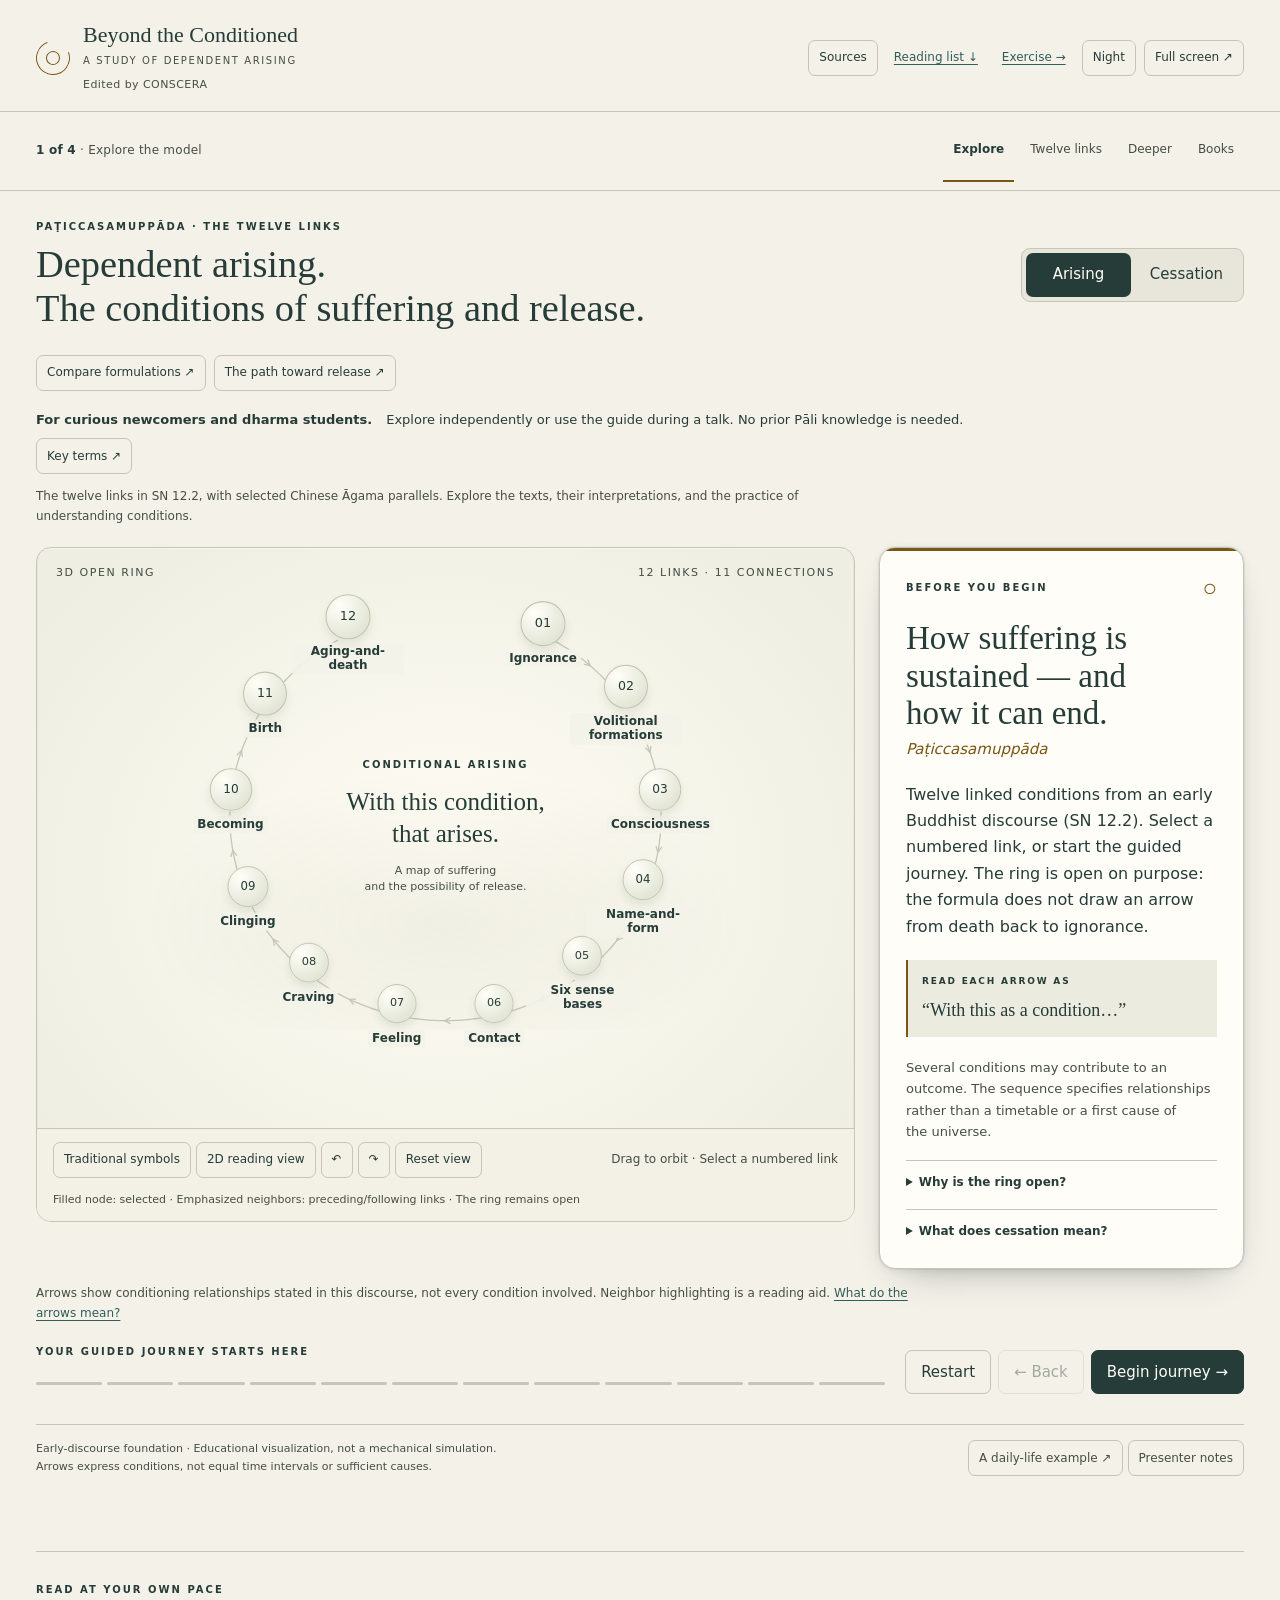
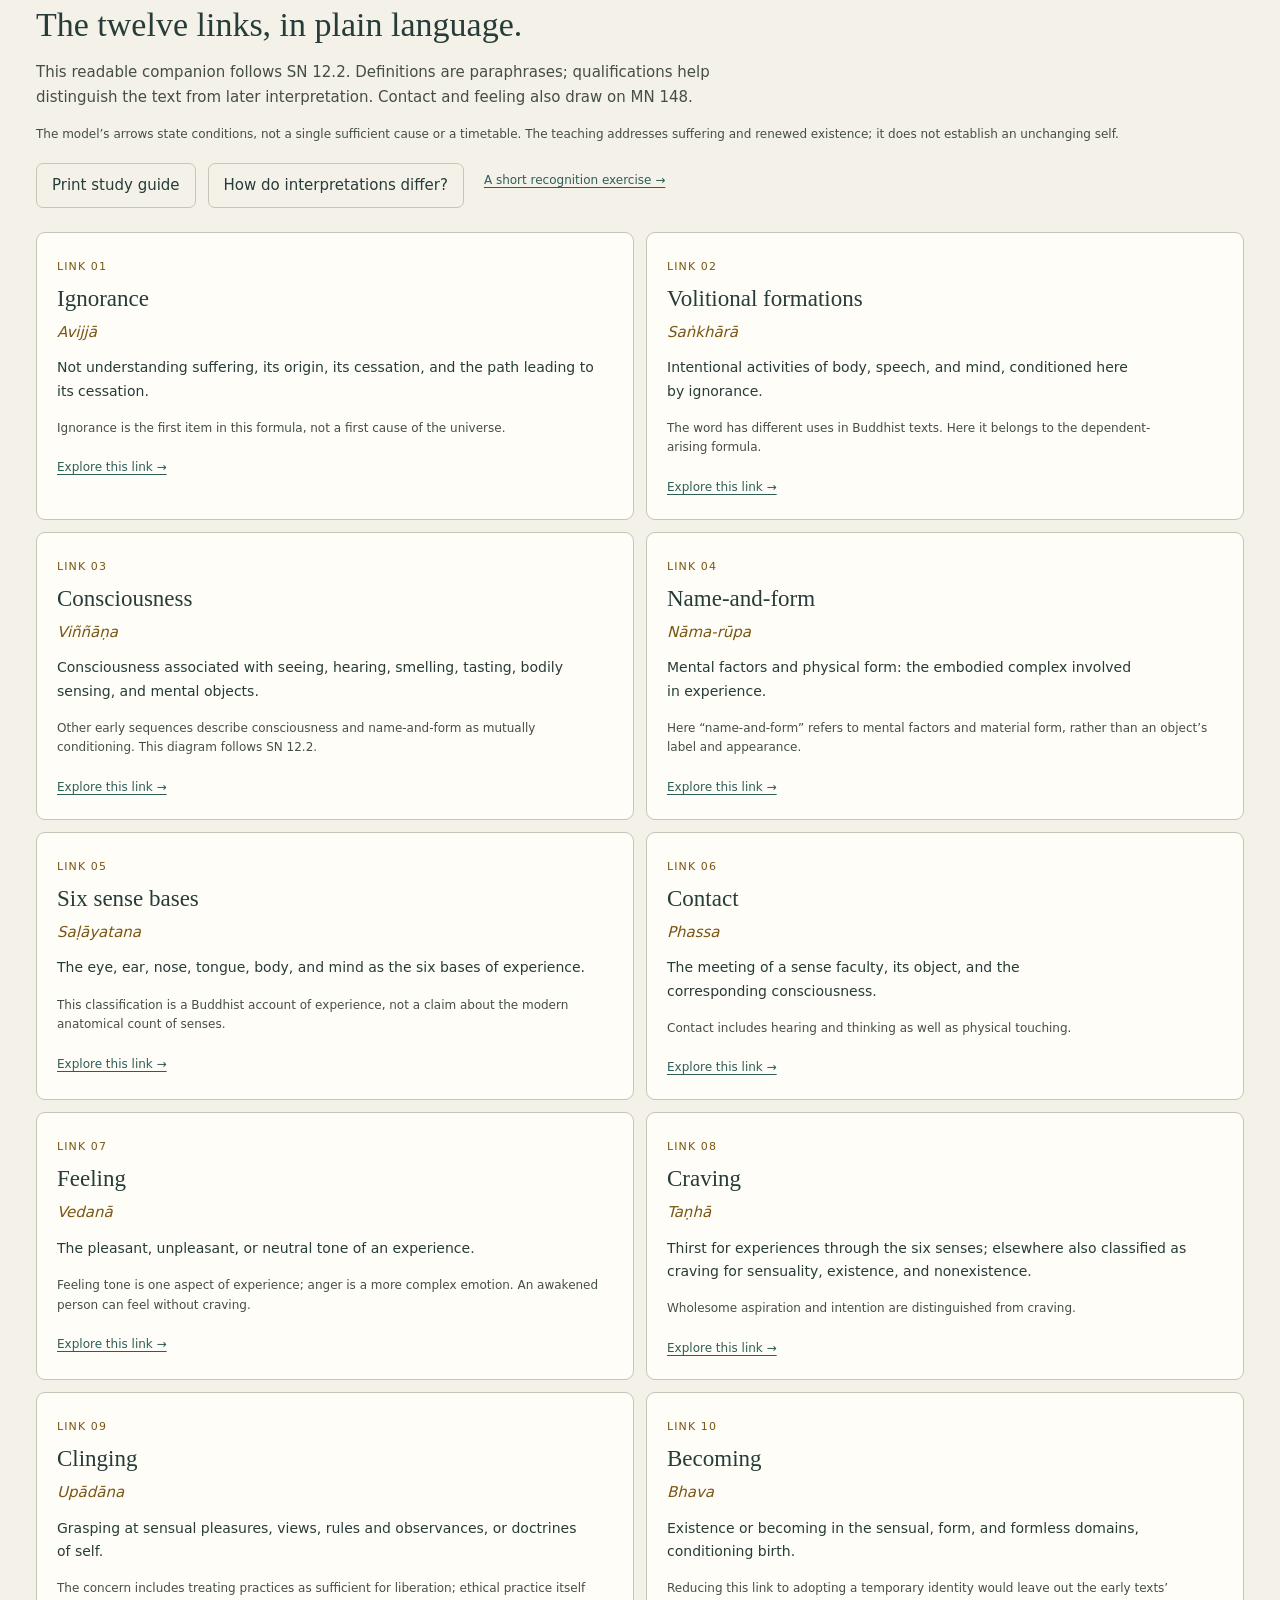
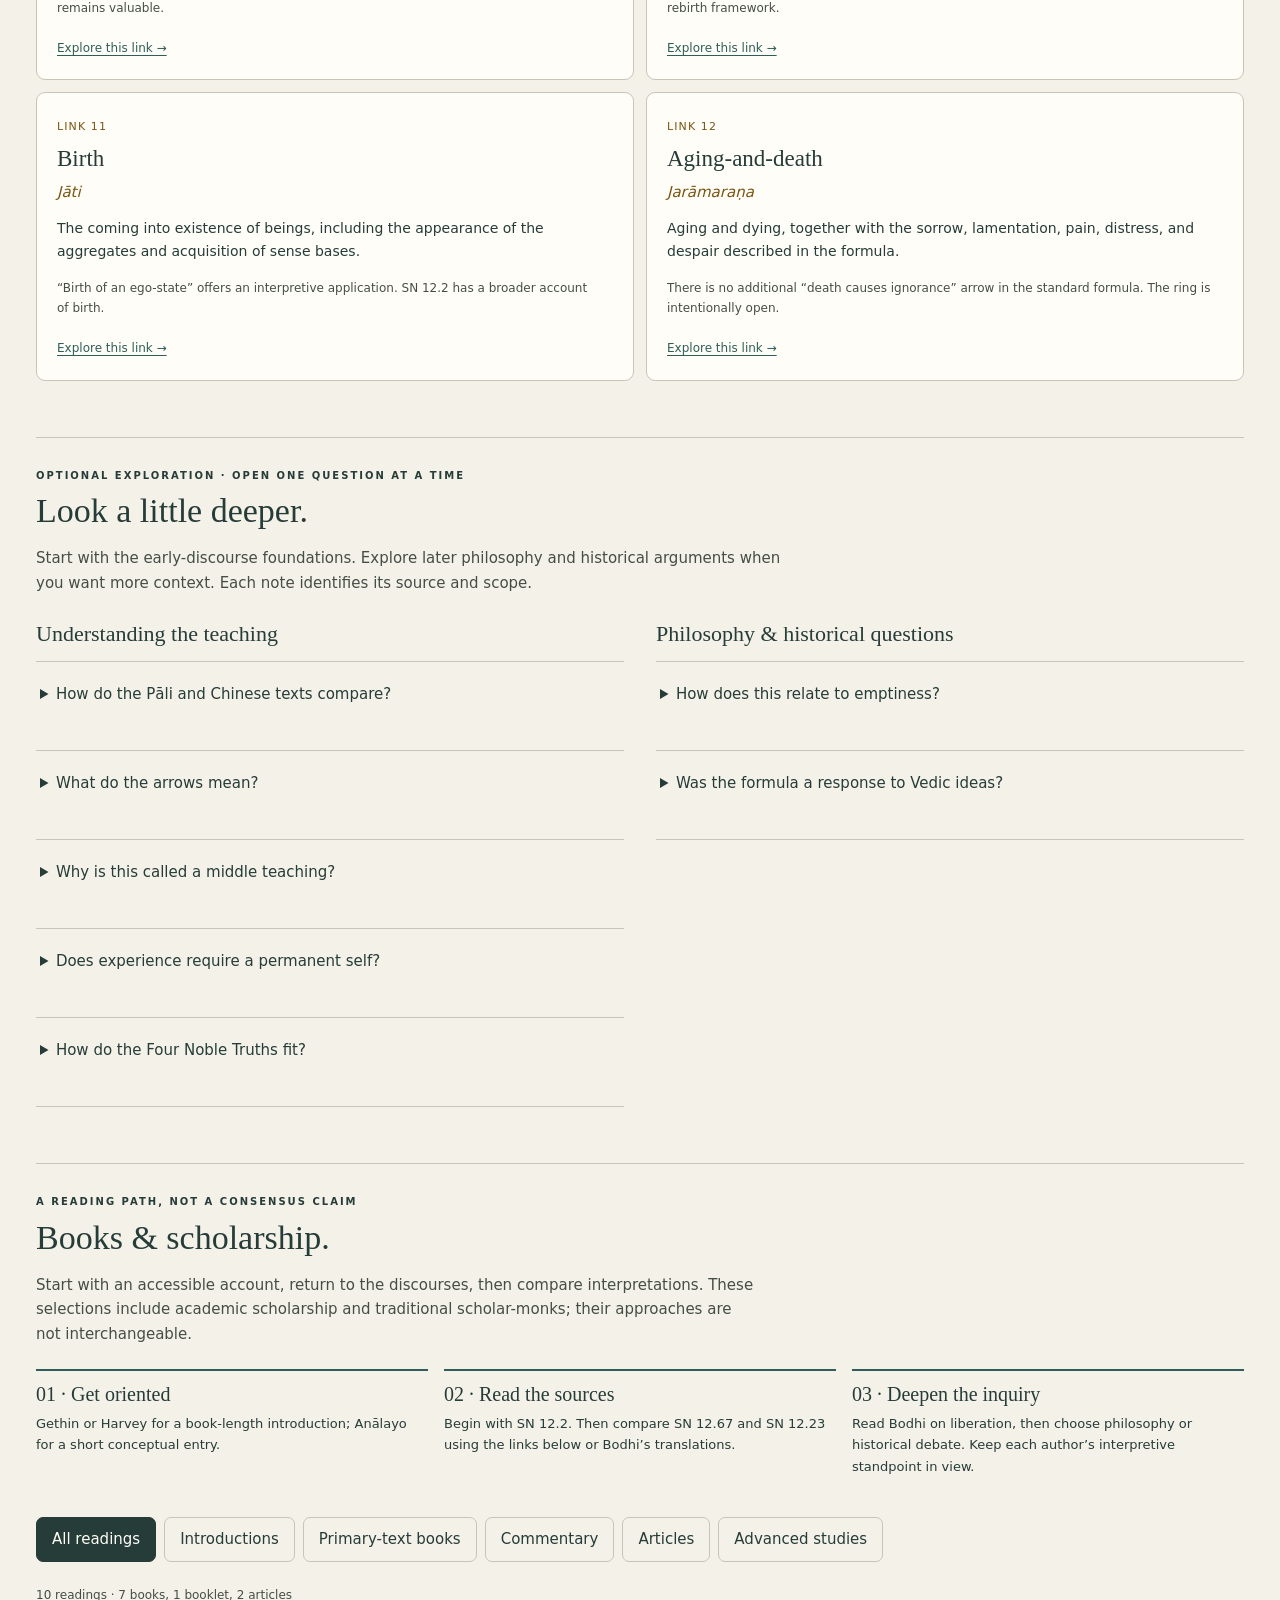
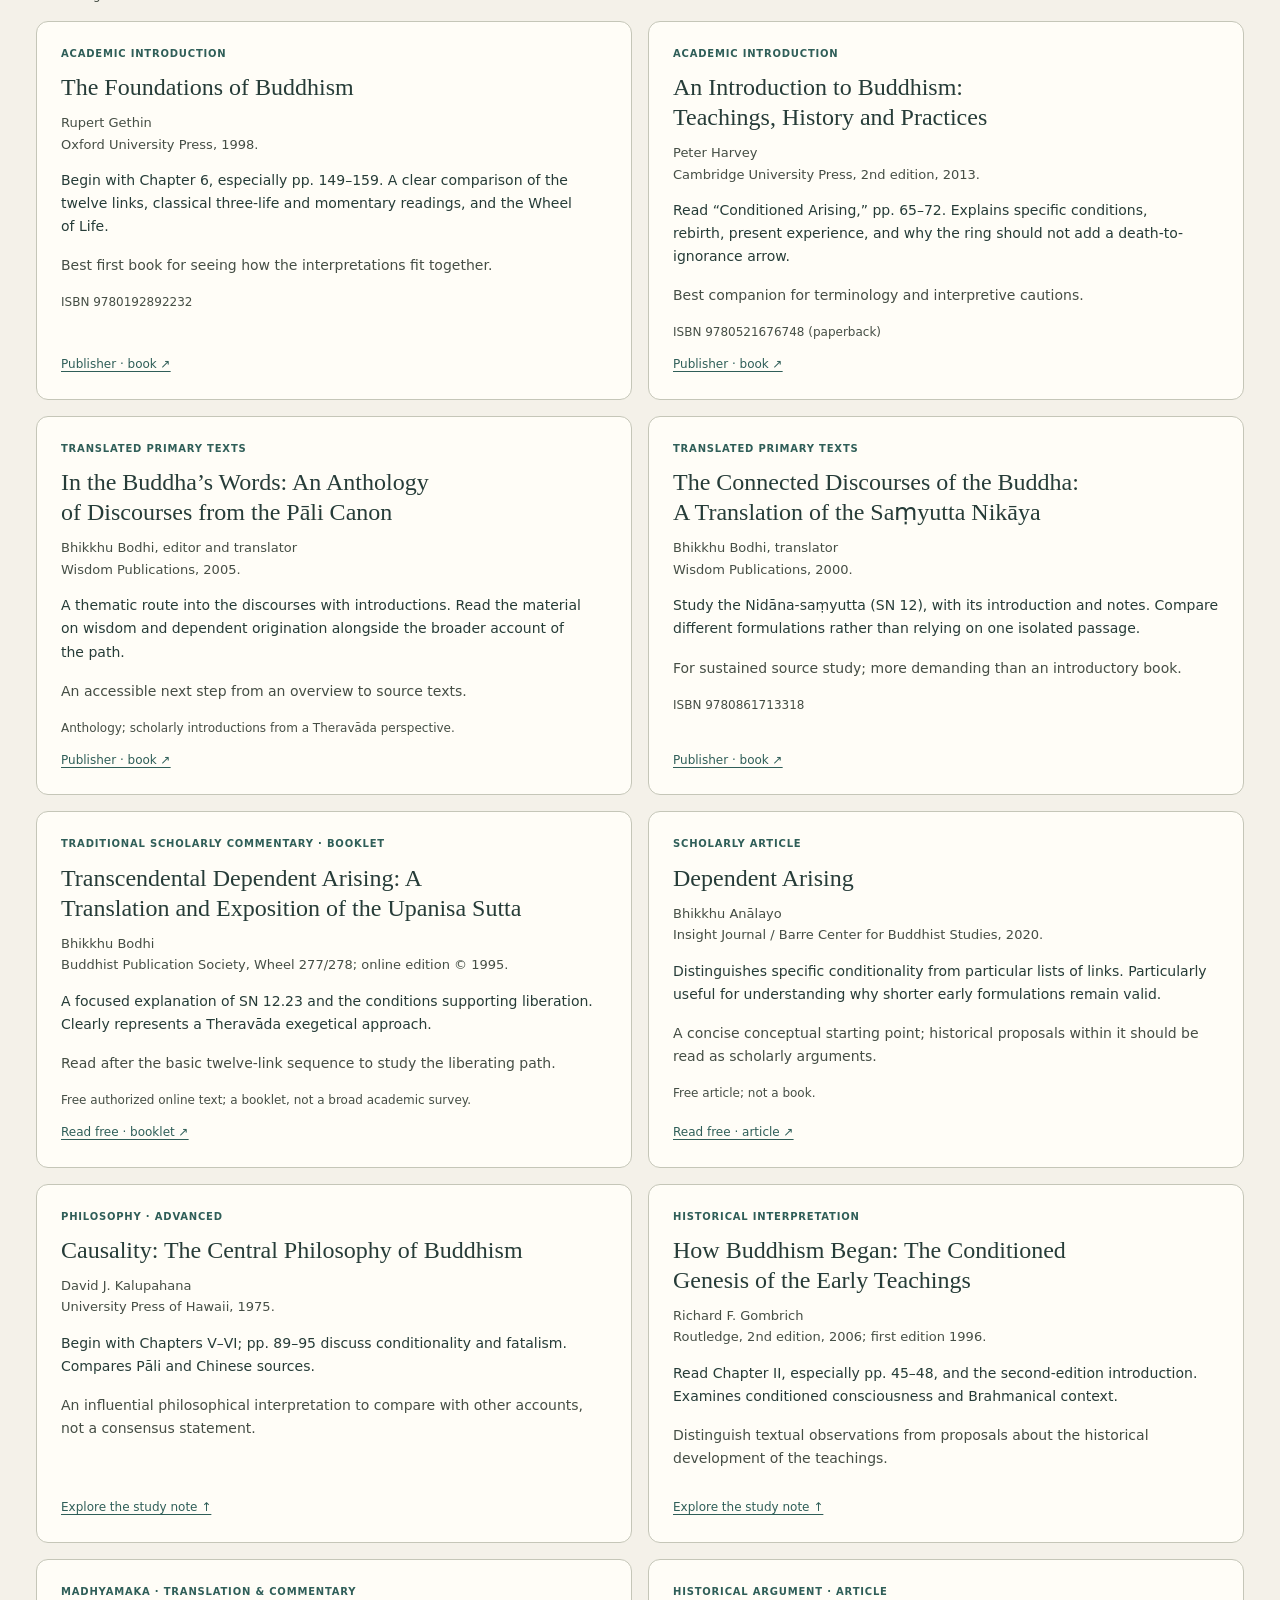
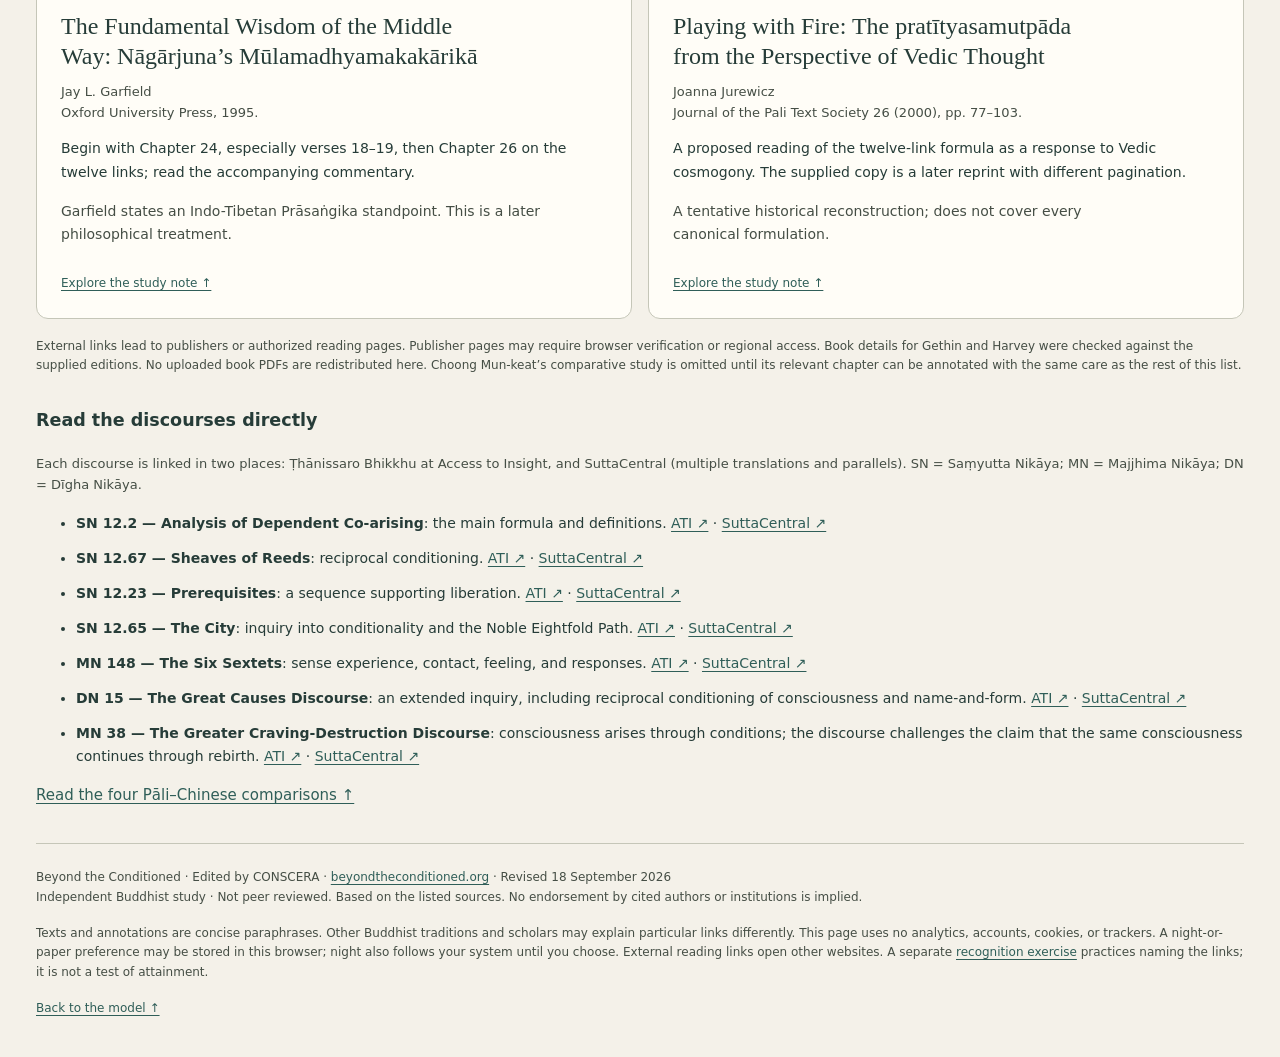
==== index.html @ 71e00ecc "Header: Exercise link" ====
<!DOCTYPE html>
<html lang="en">
<head>
<meta charset="utf-8">
<meta name="viewport" content="width=device-width, initial-scale=1">
<title>Beyond the Conditioned — Dependent Arising</title>
<meta name="description" content="An interactive study of the twelve links. Early discourses, a readable guide, and a scholarly reading list.">
<meta name="theme-color" content="#f4f1e9">
<meta name="color-scheme" content="light dark">
<meta name="robots" content="index, follow">
<link rel="canonical" href="https://beyondtheconditioned.org/">
<link rel="icon" type="image/svg+xml" href="/favicon.svg">
<link rel="icon" type="image/png" sizes="32x32" href="/favicon-32.png">
<link rel="apple-touch-icon" href="/apple-touch-icon.png">
<meta property="og:title" content="Beyond the Conditioned — Dependent Arising">
<meta property="og:description" content="An interactive study of the twelve links. Early discourses, a readable guide, and a scholarly reading list.">
<meta property="og:type" content="website">
<meta property="og:url" content="https://beyondtheconditioned.org/">
<meta property="og:image" content="https://beyondtheconditioned.org/og.jpg?v=20260919c">
<meta property="og:image:width" content="1200">
<meta property="og:image:height" content="630">
<meta property="og:image:alt" content="Beyond the Conditioned — Dependent Arising">
<meta property="og:site_name" content="Beyond the Conditioned">
<meta name="twitter:card" content="summary_large_image">
<meta name="twitter:title" content="Beyond the Conditioned — Dependent Arising">
<meta name="twitter:description" content="An interactive study of the twelve links. Early discourses, a readable guide, and a scholarly reading list.">
<meta name="twitter:image" content="https://beyondtheconditioned.org/og.jpg?v=20260919c">
<script type="application/ld+json">{"@context": "https://schema.org", "@type": ["WebPage", "LearningResource"], "name": "Beyond the Conditioned — Dependent Arising", "headline": "Beyond the Conditioned — Dependent Arising", "description": "An interactive study of the twelve links. Early discourses, a readable guide, and a scholarly reading list.", "url": "https://beyondtheconditioned.org/", "mainEntityOfPage": "https://beyondtheconditioned.org/", "inLanguage": "en", "isAccessibleForFree": true, "learningResourceType": "Interactive resource", "educationalLevel": "Beginner to intermediate", "teaches": "The twelve links of dependent arising (paṭiccasamuppāda) as presented in SN 12.2, with cessation, selected Āgama parallels, and a guided reading list.", "about": {"@type": "Thing", "name": "Dependent arising", "alternateName": ["Paṭiccasamuppāda", "Pratītyasamutpāda", "Twelve nidānas"]}, "audience": {"@type": "EducationalAudience", "educationalRole": "student"}, "author": {"@type": "Person", "name": "CONSCERA"}, "editor": {"@type": "Person", "name": "CONSCERA"}, "publisher": {"@type": "Organization", "name": "Beyond the Conditioned", "url": "https://beyondtheconditioned.org/"}, "isPartOf": {"@type": "WebSite", "name": "Beyond the Conditioned", "url": "https://beyondtheconditioned.org/"}, "dateModified": "2026-09-18", "creativeWorkStatus": "Published", "image": "https://beyondtheconditioned.org/og.jpg?v=20260919c"}</script>
<link rel="stylesheet" href="/styles.css">
<script>(function(){try{var s=localStorage.getItem('btc-theme');var t=(s==='light'||s==='dark')?s:(window.matchMedia&&window.matchMedia('(prefers-color-scheme: dark)').matches?'dark':'light');document.documentElement.setAttribute('data-theme',t);}catch(e){}})();</script>
</head>
<body>
<a class="skip-link" href="#main">Skip to study content</a>
<header><div class="brand"><div class="emblem" aria-hidden="true"></div><div><div class="brand-name">Beyond the Conditioned</div><small>A STUDY OF DEPENDENT ARISING</small><div class="byline">Edited by CONSCERA</div></div></div><nav class="header-actions" aria-label="Study"><button class="small" id="sources">Sources</button><a class="header-reading" href="#further-reading">Reading list ↓</a><a class="header-reading" href="/practice/">Exercise →</a><button class="small" id="theme-toggle" type="button" aria-pressed="false" title="Paper is the default study palette. Switch to a night palette for low light.">Night</button><button class="small fullscreen" id="fullscreen">Full screen ↗</button></nav></header>
<nav class="toc-progress" id="toc-progress" aria-label="Place in this page">
<p class="toc-copy"><strong id="toc-index">1 of 4</strong><span aria-hidden="true"> · </span><span id="toc-name">Explore the model</span></p>
<ol class="toc-dots">
<li><a href="#explore" data-toc="explore" aria-current="true">Explore</a></li>
<li><a href="#study-guide" data-toc="study-guide">Twelve links</a></li>
<li><a href="#study-deeper" data-toc="study-deeper">Deeper</a></li>
<li><a href="#further-reading" data-toc="further-reading">Books</a></li>
</ol>
</nav>
<main class="workspace" id="main" tabindex="-1">
<div class="introline"><div><div class="eyebrow">Paṭiccasamuppāda · The twelve links</div><h1>Dependent arising.<br>The conditions of suffering and release.</h1></div><div class="segmented" aria-label="View of dependent arising"><button id="arising" aria-pressed="true">Arising</button><button id="cessation" aria-pressed="false">Cessation</button></div></div>
<div class="study-tools" aria-label="Further study"><button class="small" id="formulations">Compare formulations ↗</button><button class="small" id="path">The path toward release ↗</button></div>
<p class="audience"><strong>For curious newcomers and dharma students.</strong> Explore independently or use the guide during a talk. No prior Pāli knowledge is needed. <button class="small" id="glossary">Key terms ↗</button></p><p class="scope-line">The twelve links in SN 12.2, with selected Chinese Āgama parallels. Explore the texts, their interpretations, and the practice of understanding conditions.</p>
<div class="cessation-banner" id="cessation-banner" hidden><strong>Cessation is not sensory shutdown.</strong> An awakened living person still experiences contact and feeling. This view illustrates the ending of the conditions sustaining suffering and renewed existence.</div>
<div class="layout" id="explore">
<section class="visual" id="visual" aria-label="Interactive open ring of twelve links">
<div class="scene" id="scene"><div class="scene-top"><span id="view-label">3D OPEN RING</span><span>12 LINKS · 11 CONNECTIONS</span></div><canvas id="canvas" aria-hidden="true"></canvas><div class="node-layer" id="nodes" aria-label="Select a link"></div><div class="center-copy"><div class="eyebrow" id="center-mode">Conditional arising</div><div class="center-title" id="center-title">With this condition,<br>that arises.</div><div class="center-sub" id="center-sub">A map of suffering<br>and the possibility of release.</div></div><div class="reading" id="reading" aria-label="Readable link overview"></div></div>
<div class="viewbar"><div class="viewtools"><button class="small" id="symbols">Traditional symbols</button><button class="small" id="reading-toggle" aria-pressed="false">2D reading view</button><button class="small orbit-control" id="rotate-left" aria-label="Rotate left">↶</button><button class="small orbit-control" id="rotate-right" aria-label="Rotate right">↷</button><button class="small" id="reset">Reset view</button></div><span class="hint" id="view-hint">Drag to orbit · Select a numbered link</span></div>
<div class="legend" id="ring-legend">Filled node: selected · Emphasized neighbors: preceding/following links · The ring remains open</div></section>
<aside class="panel" aria-label="Selected link explanation" tabindex="-1" id="detail-panel"><div class="panel-inner" id="panel"></div></aside>
</div>
<p class="arrow-note">Arrows show conditioning relationships stated in this discourse, not every condition involved. Neighbor highlighting is a reading aid. <a href="#study-arrows" data-study="study-arrows">What do the arrows mean?</a></p><div class="journeybar"><div><div class="eyebrow" id="progress-label">Your guided journey starts here</div><div class="steps" id="steps" aria-label="Jump to a link"></div></div><div class="journey-actions"><button id="restart" title="Return to the introduction">Restart</button><button id="back" disabled>← Back</button><button class="primary" id="next">Begin journey →</button></div></div>
<div class="bottom"><div>Early-discourse foundation · Educational visualization, not a mechanical simulation.<br>Arrows express conditions, not equal time intervals or sufficient causes.</div><div class="viewtools"><button class="small" id="example">A daily-life example ↗</button><button class="small" id="notes">Presenter notes</button></div></div><div class="toast" id="toast" role="status"></div><div class="sr-only" id="announcement" aria-live="polite"></div>

<section class="section-block" id="study-guide" aria-labelledby="guide-title"><div class="eyebrow">Read at your own pace</div><h2 id="guide-title">The twelve links, in plain language.</h2><p class="section-lead">This readable companion follows SN 12.2. Definitions are paraphrases; qualifications help distinguish the text from later interpretation. Contact and feeling also draw on MN 148.</p><p class="meta-scope">The model’s arrows state conditions, not a single sufficient cause or a timetable. The teaching addresses suffering and renewed existence; it does not establish an unchanging self.</p><div class="guide-actions"><button id="print-guide">Print study guide</button><button id="compare-models">How do interpretations differ?</button><a class="header-reading" href="/practice/">A short recognition exercise →</a></div><div class="text-guide"><article id="guide-01"><span class="guide-number">LINK 01</span><h3>Ignorance</h3><div class="pali" lang="pi">Avijjā</div><p>Not understanding suffering, its origin, its cessation, and the path leading to its cessation.</p><p class="distinction">Ignorance is the first item in this formula, not a first cause of the universe.</p><a href="#link-01-arising" data-jump="0">Explore this link →</a></article><article id="guide-02"><span class="guide-number">LINK 02</span><h3>Volitional formations</h3><div class="pali" lang="pi">Saṅkhārā</div><p>Intentional activities of body, speech, and mind, conditioned here by ignorance.</p><p class="distinction">The word has different uses in Buddhist texts. Here it belongs to the dependent-arising formula.</p><a href="#link-02-arising" data-jump="1">Explore this link →</a></article><article id="guide-03"><span class="guide-number">LINK 03</span><h3>Consciousness</h3><div class="pali" lang="pi">Viññāṇa</div><p>Consciousness associated with seeing, hearing, smelling, tasting, bodily sensing, and mental objects.</p><p class="distinction">Other early sequences describe consciousness and name-and-form as mutually conditioning. This diagram follows SN 12.2.</p><a href="#link-03-arising" data-jump="2">Explore this link →</a></article><article id="guide-04"><span class="guide-number">LINK 04</span><h3>Name-and-form</h3><div class="pali" lang="pi">Nāma-rūpa</div><p>Mental factors and physical form: the embodied complex involved in experience.</p><p class="distinction">Here “name-and-form” refers to mental factors and material form, rather than an object’s label and appearance.</p><a href="#link-04-arising" data-jump="3">Explore this link →</a></article><article id="guide-05"><span class="guide-number">LINK 05</span><h3>Six sense bases</h3><div class="pali" lang="pi">Saḷāyatana</div><p>The eye, ear, nose, tongue, body, and mind as the six bases of experience.</p><p class="distinction">This classification is a Buddhist account of experience, not a claim about the modern anatomical count of senses.</p><a href="#link-05-arising" data-jump="4">Explore this link →</a></article><article id="guide-06"><span class="guide-number">LINK 06</span><h3>Contact</h3><div class="pali" lang="pi">Phassa</div><p>The meeting of a sense faculty, its object, and the corresponding consciousness.</p><p class="distinction">Contact includes hearing and thinking as well as physical touching.</p><a href="#link-06-arising" data-jump="5">Explore this link →</a></article><article id="guide-07"><span class="guide-number">LINK 07</span><h3>Feeling</h3><div class="pali" lang="pi">Vedanā</div><p>The pleasant, unpleasant, or neutral tone of an experience.</p><p class="distinction">Feeling tone is one aspect of experience; anger is a more complex emotion. An awakened person can feel without craving.</p><a href="#link-07-arising" data-jump="6">Explore this link →</a></article><article id="guide-08"><span class="guide-number">LINK 08</span><h3>Craving</h3><div class="pali" lang="pi">Taṇhā</div><p>Thirst for experiences through the six senses; elsewhere also classified as craving for sensuality, existence, and nonexistence.</p><p class="distinction">Wholesome aspiration and intention are distinguished from craving.</p><a href="#link-08-arising" data-jump="7">Explore this link →</a></article><article id="guide-09"><span class="guide-number">LINK 09</span><h3>Clinging</h3><div class="pali" lang="pi">Upādāna</div><p>Grasping at sensual pleasures, views, rules and observances, or doctrines of self.</p><p class="distinction">The concern includes treating practices as sufficient for liberation; ethical practice itself remains valuable.</p><a href="#link-09-arising" data-jump="8">Explore this link →</a></article><article id="guide-10"><span class="guide-number">LINK 10</span><h3>Becoming</h3><div class="pali" lang="pi">Bhava</div><p>Existence or becoming in the sensual, form, and formless domains, conditioning birth.</p><p class="distinction">Reducing this link to adopting a temporary identity would leave out the early texts’ rebirth framework.</p><a href="#link-10-arising" data-jump="9">Explore this link →</a></article><article id="guide-11"><span class="guide-number">LINK 11</span><h3>Birth</h3><div class="pali" lang="pi">Jāti</div><p>The coming into existence of beings, including the appearance of the aggregates and acquisition of sense bases.</p><p class="distinction">“Birth of an ego-state” offers an interpretive application. SN 12.2 has a broader account of birth.</p><a href="#link-11-arising" data-jump="10">Explore this link →</a></article><article id="guide-12"><span class="guide-number">LINK 12</span><h3>Aging-and-death</h3><div class="pali" lang="pi">Jarāmaraṇa</div><p>Aging and dying, together with the sorrow, lamentation, pain, distress, and despair described in the formula.</p><p class="distinction">There is no additional “death causes ignorance” arrow in the standard formula. The ring is intentionally open.</p><a href="#link-12-arising" data-jump="11">Explore this link →</a></article></div></section>
<section class="section-block" id="study-deeper" aria-labelledby="deeper-title"><div class="eyebrow">Optional exploration · open one question at a time</div><h2 id="deeper-title">Look a little deeper.</h2><p class="section-lead">Start with the early-discourse foundations. Explore later philosophy and historical arguments when you want more context. Each note identifies its source and scope.</p><div class="study-layout"><div class="study-group"><h3>Understanding the teaching</h3>
<details class="study-topic" id="study-parallels"><summary>How do the Pāli and Chinese texts compare?</summary><div class="study-body"><p class="study-crumb">Study deeper · Compare textual versions</p><div class="eyebrow">Selected parallel witnesses</div><p>The main ring follows SN 12.2. Related discourses preserved in Chinese let us examine both shared teachings and differences in transmission. A parallel is a related witness, not an identical text.</p><p>These are editorial English summaries of selected passages. SĀ numbers follow the standard discourse numbering of the Chinese <em>Saṃyukta Āgama</em>, Taishō no. 99 (T 99), rather than the alternative numbers shown in the linked editions. The Chinese texts are punctuated by Zhuang Chunjiang (莊春江); his accompanying SN translations are from Pāli into Chinese.</p>
<details class="witness"><summary>SN 12.2 / SĀ 298 · Definitions</summary><div class="witness-body"><p class="study-crumb">Study deeper · Pāli and Chinese texts · Definitions</p><h4>Shared teaching</h4><p>Both present the twelve-link framework. They share the six classes of consciousness and the six internal sense bases.</p><h4>Different classifications</h4><dl class="truth-list"><dt>Ignorance</dt><dd>SN 12.2 defines ignorance through not knowing the Four Noble Truths. SĀ 298 gives a longer list, including action and results.</dd><dt>Name</dt><dd>SN 12.2: feeling, perception, intention, contact, attention. SĀ 298: the four non-material aggregates, including consciousness.</dd><dt>Feeling</dt><dd>SN 12.2: six classes according to the contact from which feeling arises. SĀ 298: pleasant, painful, and neither-painful-nor-pleasant.</dd><dt>Craving</dt><dd>SN 12.2: six classes according to their objects. SĀ 298: craving associated with sensuality, form, and formlessness. This differs from the sensuality/existence/nonexistence classification cited elsewhere on this page.</dd></dl><h4>Why it matters</h4><p>The framework is shared, but definitions require a named source. Our plain-language feeling gloss uses feeling tone; the Text layer also records SN 12.2’s six contact-based classes.</p><a href="https://agama.buddhason.org/SA/SA0298.htm" target="_blank" rel="noopener">Compare SN 12.2 / SĀ 298 · Chinese and Pāli ↗</a><p class="review-note">Passage locator: SĀ 298, the explanations beginning 無明, 名, 受, and 愛; SN 12.2, the corresponding definitions. Select the text’s title carefully: the linked page also includes EĀ 49.5.</p></div></details>
<details class="witness"><summary>SN 12.20 / SĀ 296 · Principle and phenomena</summary><div class="witness-body"><p class="study-crumb">Study deeper · Pāli and Chinese texts · Principle and phenomena</p><h4>Shared teaching</h4><p>The texts distinguish conditionality from dependently arisen phenomena and describe the regularity discovered and taught by a Buddha.</p><h4>Different presentation</h4><p>SN 12.20 explicitly describes each conditioned link as impermanent and subject to cessation. SĀ 296 arranges its explanations of the principle and conditioned phenomena differently. The two passages should be read in their own order.</p><h4>Why it matters</h4><p>The twelve links are an application of conditionality. Anālayo’s discussion of SN 12.20 helps explain why shorter formulations also express dependent arising.</p><a href="https://agama.buddhason.org/SA/SA0296.htm" target="_blank" rel="noopener">Compare SN 12.20 / SĀ 296 · Chinese and Pāli ↗</a><p class="review-note">Passage locator: the opening distinction between 因緣法 and 緣生法 in SĀ 296; the opening definitions in SN 12.20. See also Anālayo, “Dependent Arising” (2020).</p></div></details>
<details class="witness"><summary>SN 12.67 / SĀ 288 · Mutual support</summary><div class="witness-body"><p class="study-crumb">Study deeper · Pāli and Chinese texts · Mutual support</p><h4>Shared teaching</h4><p>Both accounts describe reciprocal support between consciousness and name-and-form. This relationship is explicit in the texts.</p><h4>Different analogy</h4><p>SN 12.67 uses two bundles of reeds leaning together. SĀ 288 describes three reeds standing through mutual support. The Chinese analogy does not, by itself, establish a third doctrinal factor.</p><h4>Why it matters</h4><p>Reciprocity has support in both witnesses. The relation between this account and the standard sequence remains a matter of interpretation. We preserve the analogy’s difference without ranking either version as automatically more authentic.</p><a href="https://agama.buddhason.org/SA/SA0288.htm" target="_blank" rel="noopener">Compare SN 12.67 / SĀ 288 · Chinese and Pāli ↗</a><p class="review-note">Passage locator: SĀ 288, the analogy beginning 譬如：三蘆; SN 12.67, the passage beginning Seyyathāpi … dve naḷakalāpiyo.</p></div></details>
<details class="witness"><summary>SN 12.15 / SĀ 301 · The middle teaching</summary><div class="witness-body"><p class="study-crumb">Study deeper · Pāli and Chinese texts · The middle teaching</p><h4>Shared teaching</h4><p>Both connect dependent arising with a teaching that avoids the extremes of existence and nonexistence.</p><h4>Reading the witnesses</h4><p>The parallel supports the central theme. Its wording and presentation should be consulted separately rather than combined into a single reconstructed quotation.</p><h4>Why it matters</h4><p>Our Middle Way note has a comparative foundation. Agreement between witnesses strengthens a reading without establishing the Buddha’s exact original words.</p><a href="https://agama.buddhason.org/SA/SA0301.htm" target="_blank" rel="noopener">Compare SN 12.15 / SĀ 301 · Chinese and Pāli ↗</a><p class="review-note">Passage locator: the discussion of 有 and 無 followed by the middle teaching in SĀ 301; the corresponding existence/nonexistence passage in SN 12.15.</p></div></details>
<p class="review-note">These selected comparisons are a starting point, not a complete critical edition. Wording, translation, and historical interpretation are separate questions.</p></div></details>
<details class="study-topic" id="study-arrows"><summary>What do the arrows mean?</summary><div class="study-body"><p class="study-crumb">Study deeper · What the arrows mean</p><div class="eyebrow">Scholarly explanation of early discourses</div><p>Read each arrow as “with this as a condition.” The diagram selects relationships for study; several conditions may be involved, and the spacing carries no temporal measure.</p><p>Bodhi explains that the discourses include mutual support and other forms of conditionality. His introduction discusses variants that connect the factors differently. The relationships are more complex than a row of independent objects knocking one another over.</p><p>The open ring preserves the sequence in SN 12.2. Neighboring highlights guide your reading while leaving other conditioning relationships outside this view.</p><p>Kalupahana’s philosophical account distinguishes conditionality from fatalism: the conditions matter. It should be read as an attributed interpretation, not as a resolution of every debate about causation or free will.</p><p class="review-note">Bodhi, <em>Connected Discourses</em> (2000), vol. I, pp. 522–524; Kalupahana, <em>Causality</em> (1975), pp. 89–95. Compare <a href="https://www.accesstoinsight.org/tipitaka/sn/sn12/sn12.067.than.html" target="_blank" rel="noopener">SN 12.67 · ATI ↗</a> · <a href="https://suttacentral.net/sn12.67" target="_blank" rel="noopener">SuttaCentral ↗</a>.</p></div></details>
<details class="study-topic" id="study-middle"><summary>Why is this called a middle teaching?</summary><div class="study-body"><p class="study-crumb">Study deeper · A middle teaching</p><div class="eyebrow">Early discourse · SN 12.15</div><p>SN 12.15 presents dependent arising between the extremes “everything exists” and “everything does not exist.” It directs attention to arising and cessation rather than attachment to a position about an enduring self.</p><p>Here, “middle” names an understanding of experience through its conditions, rather than a compromise between two opinions.</p><p>Cessation concerns the ending of the conditions sustaining suffering, rather than the destruction of a permanent self.</p><p class="review-note"><a href="https://www.accesstoinsight.org/tipitaka/sn/sn12/sn12.015.than.html" target="_blank" rel="noopener">Read SN 12.15 · ATI ↗</a> · <a href="https://suttacentral.net/sn12.15" target="_blank" rel="noopener">SuttaCentral ↗</a> · Bodhi, <em>Connected Discourses</em>, vol. I, pp. 544–545; introduction, pp. 522–524. This is an introductory paraphrase, not an exhaustive interpretation.</p></div></details>
<details class="study-topic" id="study-self"><summary>Does experience require a permanent self?</summary><div class="study-body"><p class="study-crumb">Study deeper · Self and conditions</p><div class="eyebrow">Early discourse · SN 12.12</div><p>In SN 12.12, questions such as “Who feels?” are redirected toward the conditions for feeling. The inquiry proceeds through conditions, without positing an unchanging owner behind the process.</p><div class="relation"><div class="eyebrow">A change in the question</div><p>From “Who is the permanent experiencer?” to “With what condition does feeling arise?”</p></div><p>The discourse identifies contact as the condition for feeling. Pain remains real, and conduct and care matter. The inquiry examines experience without assuming an enduring substance that owns it.</p><p class="review-note"><a href="https://www.accesstoinsight.org/tipitaka/sn/sn12/sn12.012.than.html" target="_blank" rel="noopener">Read SN 12.12 · ATI ↗</a> · <a href="https://suttacentral.net/sn12.12" target="_blank" rel="noopener">SuttaCentral ↗</a> · Bodhi, <em>Connected Discourses</em>, vol. I, pp. 541–542, and introduction, p. 524. The question shift above is an explanatory paraphrase.</p></div></details>
<details class="study-topic" id="study-truths"><summary>How do the Four Noble Truths fit?</summary><div class="study-body"><p class="study-crumb">Study deeper · Four Noble Truths</p><div class="eyebrow">Early-discourse framework · scholarly explanation</div><p>Bodhi connects the arising and cessation sequences with the second and third noble truths. The wider framework explains the purpose of studying these conditions.</p><dl class="truth-list"><dt>1 · Suffering</dt><dd>What is to be understood.</dd><dt>2 · Its origin</dt><dd>The sustaining conditions investigated in the arising sequence.</dd><dt>3 · Its cessation</dt><dd>The ending of suffering through the ending of its sustaining conditions.</dd><dt>4 · The path</dt><dd>The practice cultivated toward cessation: the Noble Eightfold Path.</dd></dl><p>The Upanisā sequence describes conditions supporting liberation. It complements the Eightfold Path while retaining its own name and distinct list of factors.</p><div class="study-actions"><button class="small" data-study-mode="arising">Explore arising ↑</button><button class="small" data-study-mode="cessation">Explore cessation ↑</button><button class="small" id="deeper-path">Explore supporting conditions</button></div><p class="review-note">Bodhi, <em>Connected Discourses</em>, vol. I, pp. 522–524; SN 12.43. For the Eightfold Path, <a href="https://www.accesstoinsight.org/tipitaka/sn/sn12/sn12.065.than.html" target="_blank" rel="noopener">SN 12.65 · ATI ↗</a> · <a href="https://suttacentral.net/sn12.65" target="_blank" rel="noopener">SuttaCentral ↗</a>; for the companion sequence, SN 12.23.</p></div></details>
</div><div class="study-group"><h3>Philosophy & historical questions</h3>
<details class="study-topic" id="study-emptiness"><summary>How does this relate to emptiness?</summary><div class="study-body"><p class="study-crumb">Study deeper · Emptiness</p><div class="eyebrow">Madhyamaka · Nāgārjuna through Garfield</div><p>In <em>Mūlamadhyamakakārikā</em> 24.18–19, Nāgārjuna connects dependent arising, emptiness, and dependent designation. In Garfield’s interpretation, things exist conventionally and function through dependence, without an independent, intrinsic nature.</p><p>Dependence makes change and practice intelligible. If suffering possessed a fixed, independent nature, its cessation would be impossible. Emptiness names this absence of intrinsic nature, not a hidden substance or permanent foundation beneath appearances.</p><p>Chapter 26 returns explicitly to the twelve links and liberation. This is a later Madhyamaka philosophical treatment, not a substitute for the wording of SN 12.2.</p><p class="review-note">Jay L. Garfield, <em>The Fundamental Wisdom of the Middle Way</em> (1995), Chapter 24, especially verses 18–19 and their commentary; Chapter 26. Garfield’s preface identifies his Indo-Tibetan Prāsaṅgika interpretive standpoint. Other readings exist.</p><a href="#book-garfield">Find this book in the reading list ↓</a></div></details>
<details class="study-topic" id="study-history"><summary>Was the formula a response to Vedic ideas?</summary><div class="study-body"><p class="study-crumb">Study deeper · Historical questions</p><div class="eyebrow">Historical reconstruction · scholarly argument</div><p>Joanna Jurewicz proposes that the twelve-link formula reworks Vedic accounts of creation while rejecting their assumption of an underlying self. Her paper compares the sequence and its terminology with earlier Vedic material.</p><p>She offers a tentative reconstruction with a limited scope: some canonical formulations fall outside her treatment. Read it as a historical argument, distinct from an established definition or the Buddha’s own recorded explanation.</p><p>Richard Gombrich endorses her proposal in his second-edition introduction. This is an endorsement of her argument, rather than independent confirmation. His Chapter II also discusses conditioned consciousness and the teachings’ Brahmanical context.</p><h4>Read with two questions</h4><p>What evidence supports the historical connection? What remains an inference about the teaching’s original setting?</p><p class="review-note">Jurewicz, “Playing with Fire,” <em>Journal of the Pali Text Society</em> 26 (2000), pp. 77–103. Gombrich, <em>How Buddhism Began</em>, 2nd edition, introduction and Chapter II.</p><a href="#book-jurewicz">Find these readings below ↓</a></div></details>
</div></div></section>
<section class="section-block" id="further-reading" aria-labelledby="reading-title"><div class="eyebrow">A reading path, not a consensus claim</div><h2 id="reading-title">Books & scholarship.</h2><p class="section-lead">Start with an accessible account, return to the discourses, then compare interpretations. These selections include academic scholarship and traditional scholar-monks; their approaches are not interchangeable.</p><div class="reading-route"><div><strong>01 · Get oriented</strong><p>Gethin or Harvey for a book-length introduction; Anālayo for a short conceptual entry.</p></div><div><strong>02 · Read the sources</strong><p>Begin with SN 12.2. Then compare SN 12.67 and SN 12.23 using the links below or Bodhi’s translations.</p></div><div><strong>03 · Deepen the inquiry</strong><p>Read Bodhi on liberation, then choose philosophy or historical debate. Keep each author’s interpretive standpoint in view.</p></div></div><div class="book-filter" aria-label="Filter reading list"><button data-filter="all" aria-pressed="true">All readings</button><button data-filter="intro" aria-pressed="false">Introductions</button><button data-filter="primary" aria-pressed="false">Primary-text books</button><button data-filter="commentary" aria-pressed="false">Commentary</button><button data-filter="research" aria-pressed="false">Articles</button><button data-filter="advanced" aria-pressed="false">Advanced studies</button></div><div class="reading-count" id="reading-count" aria-live="polite">10 readings · 7 books, 1 booklet, 2 articles</div><div class="book-grid"><article class="book" data-category="intro" data-print-url="https://global.oup.com/academic/product/the-foundations-of-buddhism-9780192892232"><div class="tag">Academic introduction</div><h3>The Foundations of Buddhism</h3><div class="bib">Rupert Gethin<br>Oxford University Press, 1998.</div><p>Begin with Chapter 6, especially pp. 149–159. A clear comparison of the twelve links, classical three-life and momentary readings, and the Wheel of Life.</p><p class="note">Best first book for seeing how the interpretations fit together.</p><div class="locate">ISBN 9780192892232</div><div class="access"><a href="https://global.oup.com/academic/product/the-foundations-of-buddhism-9780192892232" target="_blank" rel="noopener">Publisher · book ↗</a></div></article><article class="book" data-category="intro" data-print-url="https://www.cambridge.org/9780521859424"><div class="tag">Academic introduction</div><h3>An Introduction to Buddhism: Teachings, History and Practices</h3><div class="bib">Peter Harvey<br>Cambridge University Press, 2nd edition, 2013.</div><p>Read “Conditioned Arising,” pp. 65–72. Explains specific conditions, rebirth, present experience, and why the ring should not add a death-to-ignorance arrow.</p><p class="note">Best companion for terminology and interpretive cautions.</p><div class="locate">ISBN 9780521676748 (paperback)</div><div class="access"><a href="https://www.cambridge.org/9780521859424" target="_blank" rel="noopener">Publisher · book ↗</a></div></article><article class="book" data-category="primary" data-print-url="https://wisdomexperience.org/product/buddhas-words/"><div class="tag">Translated primary texts</div><h3>In the Buddha’s Words: An Anthology of Discourses from the Pāli Canon</h3><div class="bib">Bhikkhu Bodhi, editor and translator<br>Wisdom Publications, 2005.</div><p>A thematic route into the discourses with introductions. Read the material on wisdom and dependent origination alongside the broader account of the path.</p><p class="note">An accessible next step from an overview to source texts.</p><div class="locate">Anthology; scholarly introductions from a Theravāda perspective.</div><div class="access"><a href="https://wisdomexperience.org/product/buddhas-words/" target="_blank" rel="noopener">Publisher · book ↗</a></div></article><article class="book" data-category="primary" data-print-url="https://wisdomexperience.org/product/connected-discourses-buddha/"><div class="tag">Translated primary texts</div><h3>The Connected Discourses of the Buddha: A Translation of the Saṃyutta Nikāya</h3><div class="bib">Bhikkhu Bodhi, translator<br>Wisdom Publications, 2000.</div><p>Study the Nidāna-saṃyutta (SN 12), with its introduction and notes. Compare different formulations rather than relying on one isolated passage.</p><p class="note">For sustained source study; more demanding than an introductory book.</p><div class="locate">ISBN 9780861713318</div><div class="access"><a href="https://wisdomexperience.org/product/connected-discourses-buddha/" target="_blank" rel="noopener">Publisher · book ↗</a></div></article><article class="book" data-category="commentary" data-print-url="https://www.accesstoinsight.org/lib/authors/bodhi/wheel277.html"><div class="tag">Traditional scholarly commentary · booklet</div><h3>Transcendental Dependent Arising: A Translation and Exposition of the Upanisa Sutta</h3><div class="bib">Bhikkhu Bodhi<br>Buddhist Publication Society, Wheel 277/278; online edition © 1995.</div><p>A focused explanation of SN 12.23 and the conditions supporting liberation. Clearly represents a Theravāda exegetical approach.</p><p class="note">Read after the basic twelve-link sequence to study the liberating path.</p><div class="locate">Free authorized online text; a booklet, not a broad academic survey.</div><div class="access"><a href="https://www.accesstoinsight.org/lib/authors/bodhi/wheel277.html" target="_blank" rel="noopener">Read free · booklet ↗</a></div></article><article class="book" data-category="research" data-print-url="https://www.buddhistinquiry.org/article/dependent-arising/"><div class="tag">Scholarly article</div><h3>Dependent Arising</h3><div class="bib">Bhikkhu Anālayo<br>Insight Journal / Barre Center for Buddhist Studies, 2020.</div><p>Distinguishes specific conditionality from particular lists of links. Particularly useful for understanding why shorter early formulations remain valid.</p><p class="note">A concise conceptual starting point; historical proposals within it should be read as scholarly arguments.</p><div class="locate">Free article; not a book.</div><div class="access"><a href="https://www.buddhistinquiry.org/article/dependent-arising/" target="_blank" rel="noopener">Read free · article ↗</a></div></article><article class="book" id="book-kalupahana" data-category="advanced"><div class="tag">Philosophy · advanced</div><h3>Causality: The Central Philosophy of Buddhism</h3><div class="bib">David J. Kalupahana<br>University Press of Hawaii, 1975.</div><p>Begin with Chapters V–VI; pp. 89–95 discuss conditionality and fatalism. Compares Pāli and Chinese sources.</p><p class="note">An influential philosophical interpretation to compare with other accounts, not a consensus statement.</p><div class="access"><a href="#study-arrows" data-study="study-arrows">Explore the study note ↑</a></div></article><article class="book" id="book-gombrich" data-category="advanced"><div class="tag">Historical interpretation</div><h3>How Buddhism Began: The Conditioned Genesis of the Early Teachings</h3><div class="bib">Richard F. Gombrich<br>Routledge, 2nd edition, 2006; first edition 1996.</div><p>Read Chapter II, especially pp. 45–48, and the second-edition introduction. Examines conditioned consciousness and Brahmanical context.</p><p class="note">Distinguish textual observations from proposals about the historical development of the teachings.</p><div class="access"><a href="#study-history" data-study="study-history">Explore the study note ↑</a></div></article><article class="book" id="book-garfield" data-category="advanced"><div class="tag">Madhyamaka · translation & commentary</div><h3>The Fundamental Wisdom of the Middle Way: Nāgārjuna’s Mūlamadhyamakakārikā</h3><div class="bib">Jay L. Garfield<br>Oxford University Press, 1995.</div><p>Begin with Chapter 24, especially verses 18–19, then Chapter 26 on the twelve links; read the accompanying commentary.</p><p class="note">Garfield states an Indo-Tibetan Prāsaṅgika standpoint. This is a later philosophical treatment.</p><div class="access"><a href="#study-emptiness" data-study="study-emptiness">Explore the study note ↑</a></div></article><article class="book" id="book-jurewicz" data-category="research"><div class="tag">Historical argument · article</div><h3>Playing with Fire: The pratītyasamutpāda from the Perspective of Vedic Thought</h3><div class="bib">Joanna Jurewicz<br>Journal of the Pali Text Society 26 (2000), pp. 77–103.</div><p>A proposed reading of the twelve-link formula as a response to Vedic cosmogony. The supplied copy is a later reprint with different pagination.</p><p class="note">A tentative historical reconstruction; does not cover every canonical formulation.</p><div class="access"><a href="#study-history" data-study="study-history">Explore the study note ↑</a></div></article></div><p class="meta-scope" style="margin-top:18px">External links lead to publishers or authorized reading pages. Publisher pages may require browser verification or regional access. Book details for Gethin and Harvey were checked against the supplied editions. No uploaded book PDFs are redistributed here. Choong Mun-keat’s comparative study is omitted until its relevant chapter can be annotated with the same care as the rest of this list.</p>
<div class="source-register"><h3>Read the discourses directly</h3><p class="note">Each discourse is linked in two places: Ṭhānissaro Bhikkhu at Access to Insight, and SuttaCentral (multiple translations and parallels). SN = Saṃyutta Nikāya; MN = Majjhima Nikāya; DN = Dīgha Nikāya.</p><ul>
<li><strong>SN 12.2 — Analysis of Dependent Co-arising</strong>: the main formula and definitions. <a href="https://www.accesstoinsight.org/tipitaka/sn/sn12/sn12.002.than.html" target="_blank" rel="noopener">ATI ↗</a> · <a href="https://suttacentral.net/sn12.2" target="_blank" rel="noopener">SuttaCentral ↗</a></li>
<li><strong>SN 12.67 — Sheaves of Reeds</strong>: reciprocal conditioning. <a href="https://www.accesstoinsight.org/tipitaka/sn/sn12/sn12.067.than.html" target="_blank" rel="noopener">ATI ↗</a> · <a href="https://suttacentral.net/sn12.67" target="_blank" rel="noopener">SuttaCentral ↗</a></li>
<li><strong>SN 12.23 — Prerequisites</strong>: a sequence supporting liberation. <a href="https://www.accesstoinsight.org/tipitaka/sn/sn12/sn12.023.than.html" target="_blank" rel="noopener">ATI ↗</a> · <a href="https://suttacentral.net/sn12.23" target="_blank" rel="noopener">SuttaCentral ↗</a></li>
<li><strong>SN 12.65 — The City</strong>: inquiry into conditionality and the Noble Eightfold Path. <a href="https://www.accesstoinsight.org/tipitaka/sn/sn12/sn12.065.than.html" target="_blank" rel="noopener">ATI ↗</a> · <a href="https://suttacentral.net/sn12.65" target="_blank" rel="noopener">SuttaCentral ↗</a></li>
<li><strong>MN 148 — The Six Sextets</strong>: sense experience, contact, feeling, and responses. <a href="https://www.accesstoinsight.org/tipitaka/mn/mn.148.than.html" target="_blank" rel="noopener">ATI ↗</a> · <a href="https://suttacentral.net/mn148" target="_blank" rel="noopener">SuttaCentral ↗</a></li>
<li><strong>DN 15 — The Great Causes Discourse</strong>: an extended inquiry, including reciprocal conditioning of consciousness and name-and-form. <a href="https://www.accesstoinsight.org/tipitaka/dn/dn.15.0.than.html" target="_blank" rel="noopener">ATI ↗</a> · <a href="https://suttacentral.net/dn15" target="_blank" rel="noopener">SuttaCentral ↗</a></li>
<li><strong>MN 38 — The Greater Craving-Destruction Discourse</strong>: consciousness arises through conditions; the discourse challenges the claim that the same consciousness continues through rebirth. <a href="https://www.accesstoinsight.org/tipitaka/mn/mn.038.than.html" target="_blank" rel="noopener">ATI ↗</a> · <a href="https://suttacentral.net/mn38" target="_blank" rel="noopener">SuttaCentral ↗</a></li>
</ul><p><a href="#study-parallels" data-study="study-parallels">Read the four Pāli–Chinese comparisons ↑</a></p></div>
</section><footer class="site-footer"><p>Beyond the Conditioned · Edited by CONSCERA · <a href="https://beyondtheconditioned.org/">beyondtheconditioned.org</a> · Revised 18 September 2026<br>Independent Buddhist study · Not peer reviewed. Based on the listed sources. No endorsement by cited authors or institutions is implied.</p><p>Texts and annotations are concise paraphrases. Other Buddhist traditions and scholars may explain particular links differently. This page uses no analytics, accounts, cookies, or trackers. A night-or-paper preference may be stored in this browser; night also follows your system until you choose. External reading links open other websites. A separate <a href="/practice/">recognition exercise</a> practices naming the links; it is not a test of attainment.</p><a href="#main">Back to the model ↑</a></footer>
</main>
<dialog id="modal" aria-labelledby="modal-title"><div class="modalhead"><div><p class="eyebrow" id="modal-crumb" hidden></p><h2 id="modal-title"></h2></div><button id="close-modal" aria-label="Close dialog">✕</button></div><div class="modalbody" id="modal-body"></div></dialog>
<noscript><div class="noscript">Enable JavaScript to explore this presentation. The standard sequence is: ignorance → volitional formations → consciousness → name-and-form → six sense bases → contact → feeling → craving → clinging → becoming → birth → aging-and-death. SN 12.2 also presents the cessation of this sequence.</div></noscript>
<script src="/init.js"></script>
</body>
</html>
---- styles.css ----
}

*{box-sizing:border-box}body{margin:0;background:var(--paper);color:var(--ink)}button,a,input{touch-action:manipulation}button{font:inherit;color:inherit;cursor:pointer;background:none;border:1px solid var(--line);border-radius:7px;padding:9px 15px;min-height:44px}button:focus-visible,a:focus-visible,input:focus-visible{outline:3px solid var(--sage);outline-offset:4px}button:disabled{opacity:.4;cursor:default}button.primary,button[aria-pressed=true]{background:var(--ink);color:var(--white);border-color:var(--ink)}button.small{font-size:12px;padding:7px 10px;min-height:36px}a{color:var(--sage);text-underline-offset:3px}header{padding:22px 36px 17px;border-bottom:1px solid var(--line);display:flex;justify-content:space-between;gap:20px;align-items:center}.brand{display:flex;align-items:center;gap:13px}.emblem{width:32px;height:32px;border:1px solid var(--gold);border-radius:50%;border-top-color:transparent;transform:rotate(25deg);position:relative}.emblem:after{content:"";position:absolute;inset:9px;border:1px solid var(--gold);border-radius:50%}.eyebrow{font-size:10px;letter-spacing:.2em;text-transform:uppercase;font-weight:650}.brand-name{font:20px Georgia,serif;line-height:1.15}.brand small{font-size:10px;letter-spacing:.16em;color:var(--muted)}.header-actions{display:flex;gap:8px;align-items:center}.workspace{max-width:1600px;margin:auto;padding:28px 36px}.introline{display:flex;justify-content:space-between;align-items:end;gap:20px;margin-bottom:25px}h1{font:clamp(28px,3vw,43px)/1.15 Georgia,serif;font-weight:400;margin:6px 0 0}p{margin:0 0 16px}.segmented{display:flex;border:1px solid var(--line);border-radius:9px;padding:4px;gap:3px;background:var(--segment-bg)}.segmented button{border:0;min-width:105px}.layout{display:grid;grid-template-columns:minmax(0,1fr) 365px;gap:24px;align-items:start}.visual{position:relative;border:1px solid var(--line);border-radius:15px;background:radial-gradient(ellipse at 50% 48%,var(--scene-inner) 0%,var(--scene-outer) 85%);overflow:hidden}.scene{height:580px;position:relative;touch-action:pan-y}.scene canvas{position:absolute;inset:0;width:100%;height:100%;pointer-events:none}.node-layer{position:absolute;inset:0}.node{position:absolute;transform:translate(-50%,-50%);display:flex;flex-direction:column;gap:5px;align-items:center;padding:0;border:0;min-height:0;width:112px;background:none!important;line-height:1.15;z-index:2}.node .orb{width:38px;height:38px;display:grid;place-items:center;border:1px solid #bfc4af;border-radius:50%;background:radial-gradient(circle at 30% 25%,#fffef8,#d9deca);box-shadow:0 5px 9px #34443818;color:var(--ink);font-size:12px;transition:background .3s,box-shadow .3s}.node .label{font-size:12px;font-weight:550;background:#f5f3e9e8;padding:2px 4px;border-radius:3px;max-width:112px;color:var(--ink)}.node[aria-pressed=true] .orb{background:radial-gradient(circle at 30% 25%,#d1ab5b,#8c641e);color:#fffdf7;border-color:#997023;box-shadow:0 0 0 6px #b58a3520,0 5px 14px #6d552c35}.ceased .node[aria-pressed=true] .orb{background:radial-gradient(circle at 30% 25%,#71a199,#245b53);border-color:var(--sage)}.node.past .orb{background:#e4d7b5;border-color:#ae985d}.ceased .node.past .orb{background:#eef1e8;border-style:dashed;border-color:#8b9e94}.center-copy{position:absolute;left:50%;top:48%;transform:translate(-50%,-50%);width:205px;pointer-events:none;text-align:center}.center-copy .center-title{font:25px/1.3 Georgia,serif;margin:12px 0}.center-copy .center-sub{font-size:11px;color:var(--muted);line-height:1.5}.viewbar{padding:13px 16px;border-top:1px solid var(--line);display:flex;justify-content:space-between;align-items:center;gap:8px;flex-wrap:wrap;background:var(--bar)}.viewtools{display:flex;gap:5px;align-items:center}.hint{font-size:11px;color:var(--muted)}.scene-top{position:absolute;left:19px;right:19px;top:16px;display:flex;justify-content:space-between;pointer-events:none;z-index:3}.scene-top span{font-size:10px;text-transform:uppercase;letter-spacing:.14em;color:var(--muted)}.panel{background:var(--white);border:1px solid var(--line);border-radius:15px;overflow:hidden}.panel-inner{padding:26px}.panel-top{display:flex;align-items:center;justify-content:space-between}.counter{font:24px Georgia,serif;color:var(--gold)}h2{font:33px/1.14 Georgia,serif;font-weight:400;margin:18px 0 4px}.pali{color:var(--gold);font-style:italic;margin-bottom:20px}.definition{font-size:16px;line-height:1.65;min-height:80px}.relation{background:var(--wash);border-left:2px solid var(--accent);padding:14px;margin:20px 0}.relation .eyebrow{font-size:9px;margin-bottom:8px}.relation p{font:18px/1.45 Georgia,serif;margin:0}.note{font-size:13px;color:var(--muted)}.source-link{font-size:11px}.panel details{border-top:1px solid var(--line);padding-top:12px;margin-top:17px;font-size:13px}.panel summary{cursor:pointer;font-size:12px;font-weight:600}.panel details p{margin:12px 0 0}.journeybar{margin-top:20px;display:grid;grid-template-columns:1fr auto;gap:20px;align-items:center}.steps{display:flex;gap:5px;margin-top:8px}.steps button{height:6px;min-height:16px;border:0;padding:5px 0;border-radius:0;flex:1;position:relative;background:none!important}.steps button:after{content:"";position:absolute;left:0;right:0;top:6px;height:3px;background:var(--line);border-radius:2px}.steps button.done:after{background:var(--accent)}.journey-actions{display:flex;gap:7px}.bottom{display:flex;justify-content:space-between;gap:18px;align-items:center;margin-top:24px;border-top:1px solid var(--line);padding-top:15px;font-size:11px;color:var(--muted)}.bottom button{white-space:nowrap}.reading{display:none;padding:58px 18px 24px;grid-template-columns:repeat(3,minmax(0,1fr));gap:10px}.reading button{text-align:left;background:var(--card-soft);min-height:75px;font-size:13px}.reading button span{display:block;font-size:11px;margin-bottom:4px}.reading button[aria-pressed=true]{background:var(--ink)}.readmode .scene{height:auto;min-height:450px}.readmode canvas,.readmode .node-layer,.readmode .center-copy{display:none}.readmode .reading{display:grid}.readmode .orbit-control{display:none}.toast{font-size:12px;color:var(--sage);min-height:18px}.sr-only{position:absolute;width:1px;height:1px;margin:-1px;overflow:hidden;clip:rect(0,0,0,0)}dialog{border:1px solid var(--line);border-radius:17px;padding:0;background:var(--white);color:var(--ink);width:min(720px,calc(100% - 28px));max-height:88vh;box-shadow:0 20px 100px #20372c35}dialog::backdrop{background:#18332e66;backdrop-filter:blur(5px)}.modalhead{padding:20px 26px;border-bottom:1px solid var(--line);display:flex;justify-content:space-between;align-items:center;gap:15px}.modalhead h2{font-size:25px;margin:0}.modalbody{padding:25px 30px}dialog h3{font:23px Georgia,serif;margin:10px 0 15px}dialog li{margin-bottom:13px}dialog p{font-size:14px}dialog .eyebrow{margin-bottom:12px}.example-track{display:flex;flex-wrap:wrap;gap:8px;margin:22px 0}.example-track span{padding:9px 12px;background:var(--wash);border-radius:7px;font-size:12px}.example-track .active{background:var(--goldwash)}.example-options{display:flex;gap:10px;flex-wrap:wrap}.example-result{padding:20px;border-left:2px solid var(--sage);background:var(--sage-wash);margin-top:20px;min-height:140px}.comparison{display:grid;grid-template-columns:1fr 1fr;gap:16px;margin:20px 0}.comparison section{background:var(--wash);border-radius:10px;padding:18px}.comparison h3{font-size:21px}.noscript{padding:30px}body.ceased{--accent:var(--sage)}@media(min-width:1450px){.scene{height:660px}.layout{grid-template-columns:minmax(0,1fr) 400px}}@media(max-width:1050px){header{padding:18px 22px}.workspace{padding:24px 22px}.layout{grid-template-columns:minmax(0,1fr) 325px;gap:16px}.panel-inner{padding:22px}.node{width:88px}.node .label{font-size:11px;max-width:88px}.scene{height:560px}.center-copy{width:155px}.center-copy .center-title{font-size:21px}}@media(max-width:820px){.layout{grid-template-columns:1fr}.scene{height:540px}.panel-inner{padding:24px}.definition{min-height:0}.panel details{margin-top:12px}.introline{align-items:start}.introline h1{font-size:32px}.segmented button{min-width:80px;padding:8px 12px}.node{width:100px}.center-copy{width:185px}.center-copy .center-title{font-size:24px}}@media(max-width:480px){header{padding:16px}.brand-name{font-size:18px}.header-actions .fullscreen{display:none}.brand small{font-size:8px}.workspace{padding:22px 14px}.introline{flex-direction:column;gap:18px}.introline h1{font-size:32px}.segmented{width:100%}.segmented button{flex:1}.scene{height:500px}.node{width:78px}.node .label{font-size:10px;max-width:78px}.node .orb{width:32px;height:32px}.center-copy{width:134px}.center-copy .center-title{font-size:20px}.center-copy .center-sub,.center-copy .eyebrow{display:none}.center-copy{width:115px}.center-copy .center-title{font-size:19px}.scene-top span{font-size:8px}.viewbar{padding:12px;gap:12px}.journeybar{grid-template-columns:1fr}.journey-actions{justify-content:space-between}.journey-actions button{flex:1}.bottom{align-items:start;flex-direction:column}.reading{grid-template-columns:repeat(2,minmax(0,1fr))}.comparison{grid-template-columns:1fr}.modalbody{padding:20px}.modalhead{padding:17px}.modalhead h2{font-size:22px}}@media(prefers-reduced-motion:reduce){*{transition:none!important;scroll-behavior:auto!important}}@media print{header,.viewbar,.journeybar,.bottom,.segmented,.toc-progress,#theme-toggle{display:none}.layout{display:block}.visual{display:none}.panel{border:0}.workspace{padding:0}}

/* Publication edition: readable sources, accessible controls, and study navigation. */
.skip-link{position:fixed;top:-100px;left:15px;padding:12px;background:var(--white);z-index:1000}.skip-link:focus{top:10px}.header-reading{font-size:12px;padding:8px;white-space:nowrap}.section-nav{display:flex;flex-wrap:wrap;align-items:center;gap:12px 24px;margin:0 0 14px}.section-nav a{font-size:13px;text-decoration:none;border-bottom:1px solid var(--line);padding:6px 0}.scope-line{font-size:12px;color:var(--muted);max-width:900px;margin-bottom:20px}.cessation-banner{border-left:3px solid var(--sage);padding:13px 17px;background:var(--sage-wash);font-size:13px;margin-bottom:20px}.cessation-banner[hidden]{display:none}.scene-top span{font-size:11px}.node .label{font-size:12px}.node .orb{min-width:40px;min-height:40px}.hint{font-size:12px}.panel .distinction{border-left:2px solid var(--line);padding-left:12px;margin:15px 0;font-size:13px;color:var(--muted)}.panel .distinction strong{display:block;color:var(--ink);font-size:11px;letter-spacing:.06em;margin-bottom:5px}.panel .definition-label{font-size:10px;text-transform:uppercase;letter-spacing:.12em;color:var(--muted);margin-bottom:7px}.panel-tools{display:flex;gap:8px;margin-top:15px;flex-wrap:wrap}.steps button{min-height:32px}.steps button:after{top:14px}.viewtools{flex-wrap:wrap}.section-block{margin-top:56px;padding-top:30px;border-top:1px solid var(--line);scroll-margin-top:64px}.section-block h2{font-size:34px;margin:8px 0 15px}.section-lead{color:var(--muted);max-width:760px;font-size:15px}.reading-route{display:grid;grid-template-columns:repeat(3,minmax(0,1fr));gap:16px;margin:22px 0}.reading-route div{border-top:2px solid var(--sage);padding-top:12px}.reading-route strong{display:block;font:20px Georgia,serif;margin-bottom:7px}.reading-route p{font-size:13px}.book-grid{display:grid;grid-template-columns:repeat(2,minmax(0,1fr));gap:16px}.book{padding:24px;border:1px solid var(--line);border-radius:12px;background:var(--white);display:flex;flex-direction:column}.book h3{font:24px/1.25 Georgia,serif;margin:10px 0}.book .bib{font-size:13px;color:var(--muted);margin-bottom:14px}.book p{font-size:14px}.book .access{font-size:12px;margin-top:auto;padding-top:12px}.book .tag{font-size:10px;font-weight:650;letter-spacing:.08em;color:var(--sage);text-transform:uppercase}.book-filter{display:flex;gap:8px;flex-wrap:wrap;margin:24px 0}.book[hidden]{display:none}.reading-count{font-size:12px;color:var(--muted);margin-bottom:15px}.book .locate{font-size:12px;color:var(--muted)}.text-guide{display:grid;grid-template-columns:repeat(2,minmax(0,1fr));gap:12px;margin:24px 0}.text-guide article{padding:20px;background:var(--white);border:1px solid var(--line);border-radius:9px}.text-guide h3{font:23px Georgia,serif;margin:8px 0}.text-guide p{font-size:14px}.text-guide .pali{margin-bottom:12px}.text-guide .guide-number{font-size:11px;color:var(--gold);letter-spacing:.1em}.text-guide .distinction{font-size:12px;color:var(--muted)}.text-guide a{font-size:12px}.guide-actions{display:flex;gap:12px;margin-top:18px;flex-wrap:wrap}.source-register{margin:30px 0}.source-register li{margin-bottom:12px;font-size:14px}.site-footer{font-size:12px;color:var(--muted);border-top:1px solid var(--line);padding:24px 0 10px;margin-top:35px}.path-list{padding-left:22px}.path-list li{font-size:14px;margin-bottom:9px}.path-group{border-left:2px solid var(--sage);padding:13px 16px;background:var(--sage-wash);margin:14px 0}.path-group strong{display:block}.legend{font-size:11px;color:var(--muted);padding:0 16px 12px;background:var(--bar)}.meta-scope{font-size:12px;color:var(--muted)}.panel .counter small{font:12px system-ui;color:var(--muted)}
@media(max-width:1050px){.node .label{font-size:11px}.scene-top span{font-size:10px}}
@media(max-width:820px){.journeybar{position:sticky;bottom:0;background:var(--paper);border-top:1px solid var(--line);padding:12px 0;z-index:300;box-shadow:0 -7px 18px #263c380a}.section-nav{gap:12px 18px}.scope-line{font-size:12px}.journeybar .steps{display:none}.journeybar{grid-template-columns:1fr}.journey-actions button{flex:1}.journeybar #progress-label{font-size:10px}.header-actions{flex-wrap:wrap;justify-content:end}}
@media(max-width:480px){header{align-items:start;gap:8px}.header-actions{max-width:none;gap:6px}.header-reading{font-size:11px;padding:4px}.scene{height:540px}.node .label{font-size:11px}.node{width:88px}.node .orb{min-width:36px;min-height:36px}.center-copy{width:104px}.center-copy .center-title{font-size:18px}.scene-top span{font-size:9px}.center-copy .eyebrow,.center-copy .center-sub{display:none}.reading-route,.book-grid,.text-guide{grid-template-columns:1fr}.book{padding:20px}.section-block{margin-top:36px}.section-block h2{font-size:29px}.journeybar{gap:7px}.journey-actions button{font-size:12px;padding:9px 8px;min-height:44px}.bottom .viewtools{width:100%}.bottom button{white-space:normal}.header-actions button.small{min-height:36px}}
@media(prefers-reduced-motion:reduce){html{scroll-behavior:auto}}
@media print{.introline,.section-nav,.study-tools,.scope-line,.cessation-banner,.layout,.toast,.site-footer button,.book-filter,.guide-actions,.skip-link,.text-guide a{display:none!important}.section-block{margin-top:20px}.book-grid,.text-guide{display:block}.book,.text-guide article{break-inside:avoid;margin:12px 0}.book[hidden]{display:block!important}.section-block{border:0}a{color:#222}.section-block p{font-size:11pt}.book:after{content:attr(data-print-url);font-size:9pt;overflow-wrap:anywhere}}


.audience{display:flex;gap:8px 14px;align-items:center;flex-wrap:wrap;font-size:13px;max-width:1000px;margin:0 0 13px}.audience strong{font-weight:600}.node.distant .orb{box-shadow:none;filter:saturate(.2);opacity:.5}.node.distant .label{font-weight:400;color:#606b5c}.node.near .orb{border:2px solid var(--accent);box-shadow:0 0 0 4px #a68f4420}.neighbors{display:grid;grid-template-columns:1fr 1fr;gap:12px;margin:0 0 21px;padding:12px 0;border-top:1px solid var(--line);border-bottom:1px solid var(--line)}.neighbors span{font-size:10px;color:var(--muted)}.neighbors strong{display:block;font-size:12px;color:var(--ink);margin-top:4px}.reading button.near{border:2px solid var(--accent)}.term-help{margin-bottom:14px}.layer-nav{display:flex;flex-wrap:wrap;gap:6px;margin:18px 0}.layer-content{background:var(--wash);border-left:3px solid var(--sage);padding:20px;min-height:220px}.layer-content h3{margin:0 0 15px}.layer-content p:last-child{margin-bottom:0}.step-pills{display:grid;grid-template-columns:repeat(6,1fr);gap:7px;margin:17px 0}.step-pills button{padding:8px;min-width:0;font-size:13px}.path-controls{display:flex;justify-content:space-between;gap:10px;margin-top:18px}.modal-status{font-size:12px;color:var(--sage)}.glossary-list dt{font-weight:600;margin:17px 0 4px}.glossary-list dd{margin:0;font-size:14px;color:var(--muted)}.compare-table{width:100%;border-collapse:collapse;font-size:13px;margin:20px 0}.compare-table th,.compare-table td{padding:12px 9px;text-align:left;border-bottom:1px solid var(--line);vertical-align:top}.reciprocal{display:flex;align-items:center;gap:14px;justify-content:center;padding:25px 10px;background:var(--sage-wash);border-radius:9px;margin:18px 0;font:20px Georgia,serif}.reciprocal span{text-align:center}.symbol-grid{display:grid;grid-template-columns:1fr 1fr;gap:10px}.symbol-grid div{padding:14px;background:var(--wash);border-radius:8px;font-size:13px}.symbol-grid strong{display:block}.scenario-select{width:100%;font:inherit;padding:12px;margin:0 0 18px;border:1px solid var(--line);background:var(--white);color:var(--ink);border-radius:7px}.review-note{font-size:12px;color:var(--muted);margin-top:17px}.modalhead{position:sticky;top:0;background:var(--white);z-index:2}.modalbody{overflow-wrap:anywhere}@media(max-width:480px){.step-pills{grid-template-columns:repeat(6,1fr)}.step-pills button{padding:5px}.symbol-grid{grid-template-columns:1fr}.reciprocal{font-size:17px;gap:8px}.compare-table{font-size:12px}.compare-table th,.compare-table td{padding:9px 5px}}@media print{.audience,.term-help{display:none}}

.book{min-width:0;overflow-wrap:anywhere}.study-group{min-width:0}.study-body{overflow-wrap:anywhere}.study-layout{display:grid;grid-template-columns:1fr 1fr;gap:32px;margin-top:26px}.study-group>h3{font:22px Georgia,serif;margin:0 0 14px}.study-topic{border-top:1px solid var(--line)}.study-topic:last-child{border-bottom:1px solid var(--line)}.study-topic summary{cursor:pointer;padding:20px 4px;font-size:15px;min-height:48px}.study-topic summary:focus-visible{outline:3px solid var(--sage);outline-offset:2px}.study-topic[open] summary{color:var(--sage);font-weight:600}.study-body{padding:0 4px 22px;font-size:14px;max-width:68ch}.study-body .eyebrow{color:var(--gold);margin-bottom:12px}.study-body .review-note{border-top:1px solid var(--line);padding-top:12px}.study-body h4{font:19px Georgia,serif;margin:22px 0 12px}.arrow-note{max-width:900px;font-size:12px;color:var(--muted);margin:15px 0 0}.truth-list{margin:18px 0}.truth-list dt{font-weight:600;margin-top:12px}.truth-list dd{margin:2px 0 0;color:var(--muted)}.study-actions{display:flex;gap:8px;flex-wrap:wrap}.study-body a{overflow-wrap:anywhere}@media(max-width:820px){.study-layout{grid-template-columns:1fr;gap:28px}}@media print{.study-layout{display:block}.study-topic .study-body{display:block!important}.study-topic{break-inside:avoid}.study-actions{display:none}}
.witness{border-top:1px solid var(--line);margin-top:12px}.witness summary{font-size:13px;padding:15px 0}.witness-body{padding:0 3px 16px}.witness-body h4{font:17px Georgia,serif;margin:16px 0 8px}.brand-name{font-size:22px}h1{font-size:clamp(27px,3vw,40px);max-width:850px}.introline{align-items:center}@media(max-width:480px){header{flex-wrap:wrap;gap:12px}.brand-name{font-size:22px}.header-actions{width:100%;display:flex;flex-direction:row;justify-content:space-between;align-items:center}.introline h1{font-size:29px}}@media print{.witness-body{display:block!important}}

/* Tokens, night palette, launch-review surfaces, TOC, and contrast. */
:root,
[data-theme="light"]{
  --paper:#f4f1e9;
  --ink:#263c38;
  --muted:#454e45;
  --line:#c5c6b8;
  --gold:#7a5614;
  --gold-bright:#94691d;
  --goldwash:#e9dfc5;
  --sage:#2f5e58;
  --white:#fffdf7;
  --accent:var(--gold);
  --btn-hover:#e5e2d6;
  --segment-bg:#e8e6db;
  --scene-inner:#fffdf4;
  --scene-outer:#eeeee2;
  --bar:#f3f0e6;
  --wash:#ecebe0;
  --sage-wash:#dde8e2;
  --card-soft:#f7f5eb;
  --panel-shadow:0 0 0 1px #263c3812,0 18px 40px -24px #1c302878,0 2px 8px #263c3814;
  --visual-shadow:inset 0 1px 0 #ffffffa6,inset 0 0 0 1px #263c380c;
  --theme-color:#f4f1e9;
  color-scheme:light;
  font:15px/1.65 system-ui,-apple-system,BlinkMacSystemFont,"Segoe UI",sans-serif;
  -webkit-font-smoothing:antialiased;
  -moz-osx-font-smoothing:grayscale;
}
[data-theme="dark"]{
  --paper:#121916;
  --ink:#e8e3d4;
  --muted:#c9c3b0;
  --line:#33423c;
  --gold:#e0c07a;
  --gold-bright:#d4b06a;
  --goldwash:#3a3220;
  --sage:#8fc4ba;
  --white:#1b2521;
  --accent:var(--gold);
  --btn-hover:#24302c;
  --segment-bg:#1a2320;
  --scene-inner:#1c2622;
  --scene-outer:#151c19;
  --bar:#18211e;
  --wash:#1e2925;
  --sage-wash:#1c2c28;
  --card-soft:#1a2320;
  --panel-shadow:0 0 0 1px #e8e3d418,0 18px 40px -20px #00000088;
  --visual-shadow:inset 0 1px 0 #ffffff0d,inset 0 0 0 1px #00000040;
  --theme-color:#121916;
  color-scheme:dark;
}
html{scroll-behavior:smooth;scroll-padding-top:64px;background:var(--paper);color:var(--ink);touch-action:manipulation}
body{margin:0;background:var(--paper);color:var(--ink);text-wrap:pretty}
h1,h2,h3,h4{text-wrap:balance}
@media (hover: hover) and (pointer: fine){
  button:hover{background:var(--btn-hover)}
}
button{-webkit-tap-highlight-color:transparent}
.introline{position:relative;z-index:2}
.segmented{background:var(--segment-bg);touch-action:manipulation;-webkit-tap-highlight-color:transparent;position:relative;z-index:2}
.visual{
  background:radial-gradient(ellipse at 50% 48%,var(--scene-inner) 0%,var(--scene-outer) 85%);
  box-shadow:var(--visual-shadow);
}
.viewbar,.legend{background:var(--bar)}
.relation,.comparison section,.layer-content,.example-track span,.reading button{background:var(--wash)}
.cessation-banner,.example-result,.path-group,.reciprocal{background:var(--sage-wash)}
.book,.text-guide article,.panel,.skip-link,dialog{background:var(--white)}
.reading button{background:var(--card-soft)}
.pali,.counter,.guide-number,.text-guide .guide-number{color:var(--gold)}
.center-sub,.hint,.scene-top span,.note,.book .bib,.reading-count,.book .locate,.text-guide .distinction,.site-footer,.legend,.meta-scope,.scope-line,.section-lead,.arrow-note{color:var(--muted)}

/* Expository panel sits above the exploratory ring. */
.panel{
  background:var(--white);
  border:1px solid var(--line);
  border-radius:16px;
  overflow:hidden;
  box-shadow:var(--panel-shadow);
}
.panel::before{
  content:"";
  display:block;
  height:3px;
  background:var(--accent);
}
.panel-inner{padding:24px 26px 26px}
body.ceased .panel::before{background:var(--sage)}

.toc-progress{
  position:sticky;
  top:0;
  z-index:400;
  display:flex;
  justify-content:space-between;
  align-items:center;
  gap:16px;
  padding:8px 36px;
  background:color-mix(in srgb,var(--paper) 88%,transparent);
  backdrop-filter:blur(12px);
  border-bottom:1px solid var(--line);
  min-height:44px;
}
.toc-copy{margin:0;font-size:12px;color:var(--muted);letter-spacing:.02em}
.toc-copy strong{color:var(--ink);font-weight:650}
.toc-dots{display:flex;gap:6px;list-style:none;margin:0;padding:0}
.toc-dots a{
  display:inline-flex;
  align-items:center;
  min-height:44px;
  padding:8px 10px;
  font-size:12px;
  text-decoration:none;
  color:var(--muted);
  border-bottom:2px solid transparent;
}
.toc-dots a[aria-current="true"]{
  color:var(--ink);
  border-bottom-color:var(--accent);
  font-weight:600;
}
.study-crumb{
  font-size:11px;
  letter-spacing:.08em;
  text-transform:uppercase;
  color:var(--gold);
  margin:0 0 12px;
}
#modal-crumb{margin:0 0 6px;display:block}
#modal-crumb[hidden]{display:none}
.modalhead{align-items:flex-start}
.modalhead h2{font-size:25px;margin:0}
.node.distant .label{color:var(--muted)}
[data-theme="dark"] .node .label{background:#1b2521e8;color:var(--ink)}
[data-theme="dark"] .node .orb{
  background:radial-gradient(circle at 30% 25%,#2a3833,#1c2824);
  border-color:#4a5c54;
  color:var(--ink);
}
[data-theme="dark"] .node[aria-pressed=true] .orb{
  background:radial-gradient(circle at 30% 25%,#d1ab5b,#8c641e);
  color:#fffdf7;
  border-color:#c4a05a;
}
[data-theme="dark"].ceased .node[aria-pressed=true] .orb,
[data-theme="dark"] .ceased .node[aria-pressed=true] .orb{
  background:radial-gradient(circle at 30% 25%,#71a199,#245b53);
}
[data-theme="dark"] .node.past .orb{background:#3a3428;border-color:#8a7a4e}
[data-theme="dark"] button.primary, [data-theme="dark"] button[aria-pressed=true]{
  background:var(--ink);color:var(--paper);border-color:var(--ink)
}
[data-theme="dark"] .reading button[aria-pressed=true]{background:var(--ink);color:var(--paper)}
.privacy-line{margin-top:10px}
.byline{
  margin-top:4px;
  font-size:11px;
  letter-spacing:.04em;
  color:var(--muted);
}
.study-tools{
  display:flex;
  flex-wrap:wrap;
  gap:8px;
  margin:0 0 18px;
}
.pali[lang="pi"]{font-style:italic}
#fullscreen{display:inline-flex}
@media(max-width:820px){
  #fullscreen,.header-actions .fullscreen{display:none !important}
  .toc-progress{padding:8px 22px}
}
@media(max-width:480px){
  .toc-progress{padding:8px 14px;gap:4px 8px;flex-wrap:wrap}
  .toc-copy{flex:1 1 auto}
  .toc-dots{width:100%;justify-content:space-between;gap:0}
  .toc-dots a{
    font-size:11px;
    width:auto;
    height:auto;
    min-height:44px;
    padding:8px 4px;
    border-radius:0;
    border:0;
    border-bottom:2px solid transparent;
    background:transparent;
    justify-content:center;
    flex:1;
  }
  .toc-dots a[aria-current="true"]{
    background:transparent;
    border-bottom-color:var(--accent);
    color:var(--ink);
  }
  header .header-actions{max-width:none}
  .brand-name{white-space:nowrap;font-size:20px}
  .brand small{white-space:nowrap;font-size:9px}
}
@media print{
  .toc-progress,#theme-toggle,.skip-link,.journeybar,.viewbar,.segmented,.introline,.section-nav,.study-tools{display:none!important}
  .panel{box-shadow:none}
  .panel::before{display:none}
  .study-crumb{color:#5a4310}
  details,details[open]{display:block!important;break-inside:avoid}
  details > summary{display:block!important;font-weight:650;margin:8px 0}
  .study-body,.witness-body,.study-topic .study-body{display:block!important}
  .witness,.study-topic,.book,.text-guide article{break-inside:avoid}
}
@media(prefers-reduced-motion:reduce){
  html{scroll-behavior:auto}
}

/* Recognition exercise — companion page, same study palette. */
.practice-page{max-width:44rem}
.practice-kicker{font-size:13px;color:var(--muted);margin:0 0 14px}
.practice-kicker strong{color:var(--ink)}
.practice-card h1{font:clamp(28px,4vw,40px)/1.15 Georgia,serif;font-weight:400;margin:8px 0 14px}
.practice-card h2{font:23px/1.3 Georgia,serif;font-weight:400;margin:18px 0 14px}
.practice-scene{
  font-size:18px;
  line-height:1.5;
  margin:0 0 8px;
  padding:18px 20px;
  background:var(--white);
  border:1px solid var(--line);
  border-left:3px solid var(--gold);
  border-radius:10px;
}
.practice-options{display:flex;flex-direction:column;gap:10px;margin:8px 0 16px}
.practice-opt{
  display:flex;
  align-items:flex-start;
  gap:12px;
  text-align:left;
  min-height:52px;
  padding:12px 14px;
  background:var(--white);
}
.practice-key{
  flex:0 0 28px;
  height:28px;
  display:grid;
  place-items:center;
  border:1px solid var(--line);
  border-radius:50%;
  font-size:12px;
  color:var(--muted);
  margin-top:2px;
}
.practice-opt.is-correct{border-color:var(--sage);background:var(--sage-wash)}
.practice-opt.is-correct .practice-key{border-color:var(--sage);color:var(--sage)}
.practice-opt.is-miss{border-color:var(--line);opacity:.85}
.practice-opt.is-idle{opacity:.55}
.practice-teach{
  font-size:15px;
  line-height:1.55;
  margin:4px 0 16px;
  padding:14px 16px;
  border-left:3px solid var(--gold);
  background:var(--wash);
}
.practice-teach.is-ok{border-left-color:var(--sage);background:var(--sage-wash)}
.practice-note{display:block;margin-top:10px;font-size:13px;color:var(--muted)}
.practice-progress{
  height:3px;
  background:var(--line);
  border-radius:2px;
  margin:0 0 18px;
  overflow:hidden;
}
.practice-progress span{
  display:block;
  height:100%;
  background:var(--accent);
  width:0;
}
.practice-misses{padding-left:20px;margin:18px 0}
.practice-misses li{margin-bottom:16px}
.practice-misses p{margin:6px 0 0;font-size:14px;color:var(--muted)}
.intro-lead{font-size:18px;line-height:1.5;margin:12px 0 16px;max-width:38em}
.start-row{display:flex;flex-wrap:wrap;align-items:center;gap:10px 20px;margin:18px 0 8px}
button.text-link, a.text-link{
  border:0;
  background:none;
  padding:8px 0;
  min-height:44px;
  color:var(--sage);
  text-decoration:underline;
  text-underline-offset:3px;
  font-size:15px;
}
a.primary-link, button.primary-link{
  display:inline-flex;
  align-items:center;
  justify-content:center;
  min-height:44px;
  padding:12px 20px;
  background:var(--ink);
  color:var(--white);
  border:1px solid var(--ink);
  border-radius:7px;
  text-decoration:none;
  font-size:16px;
}
a.primary-link:hover{color:var(--white)}
@media(hover: hover) and (pointer: fine){
  button.text-link:hover, a.text-link:hover{background:none;color:var(--ink)}
}
@media(max-width:480px){
  .practice-scene{font-size:16px;padding:14px}
  .practice-opt{min-height:48px}
  .start-row .primary, .start-row .primary-link{flex:1 1 auto}
}
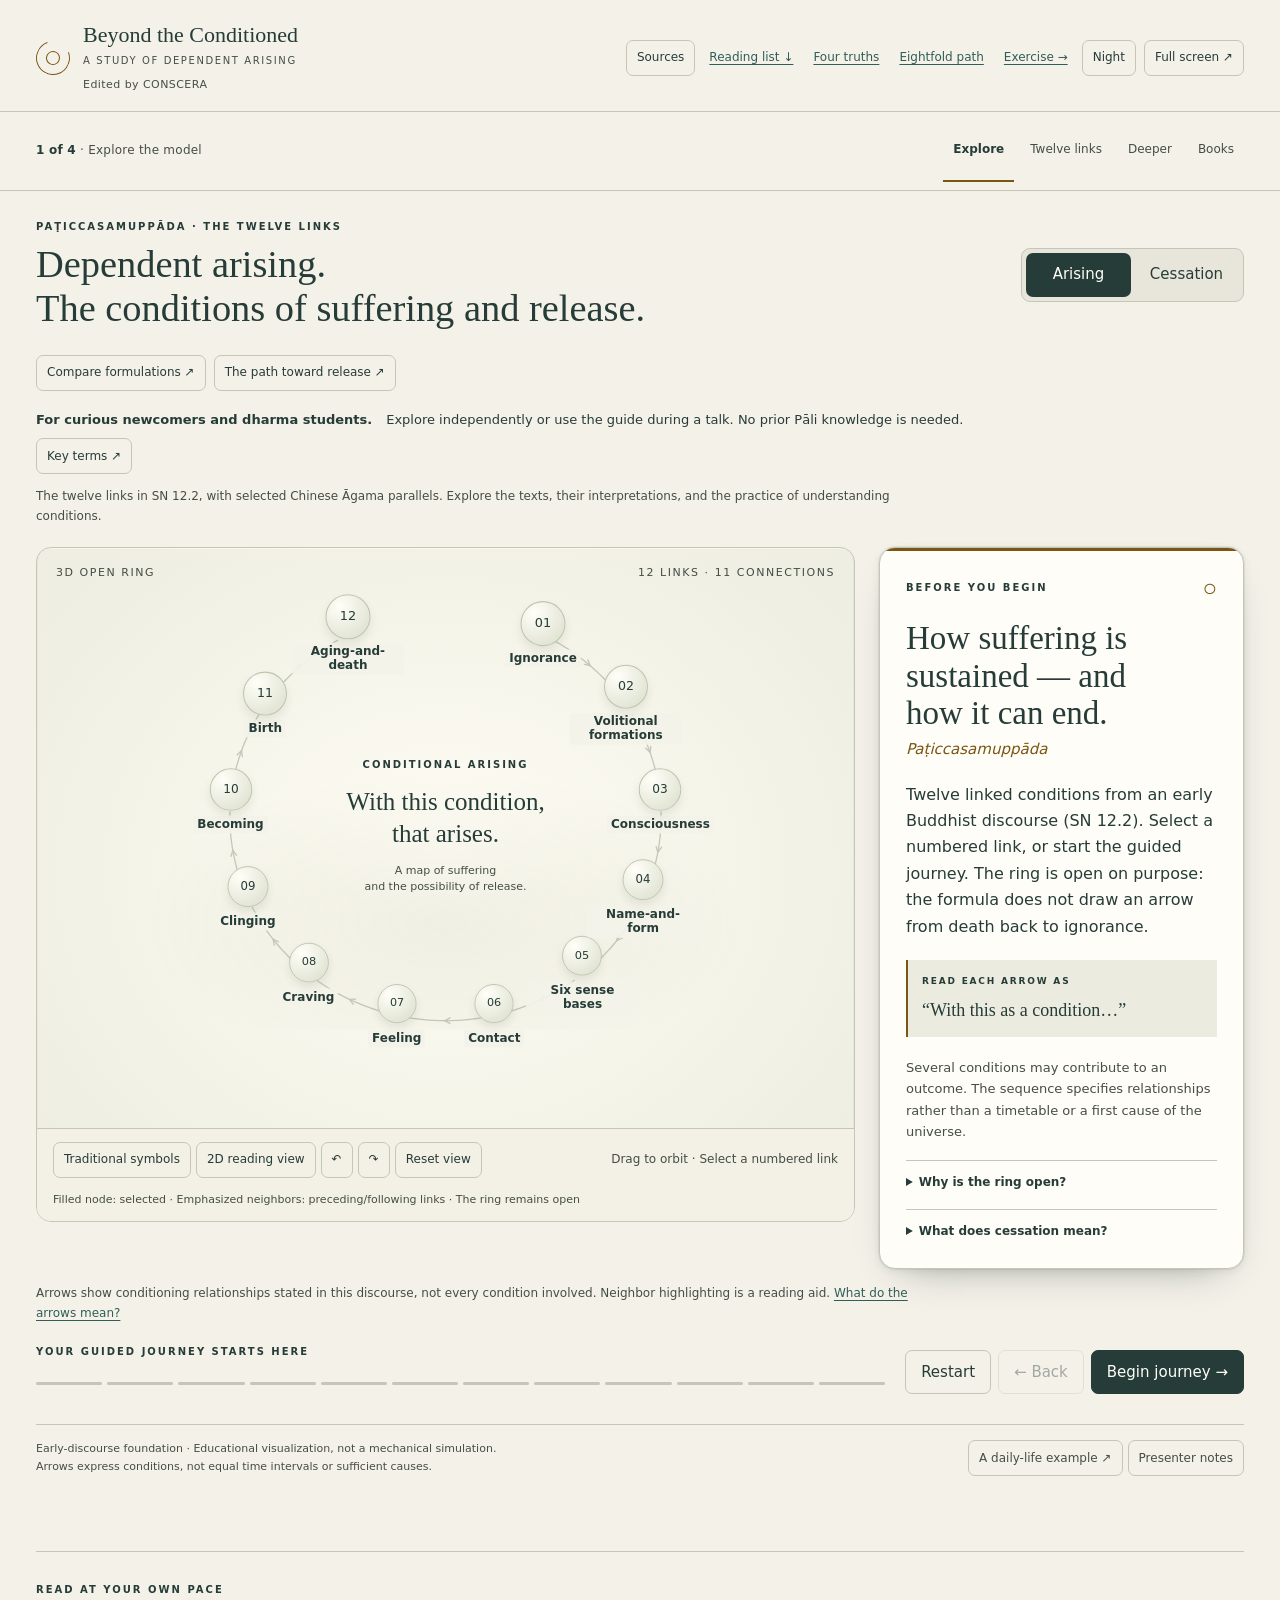
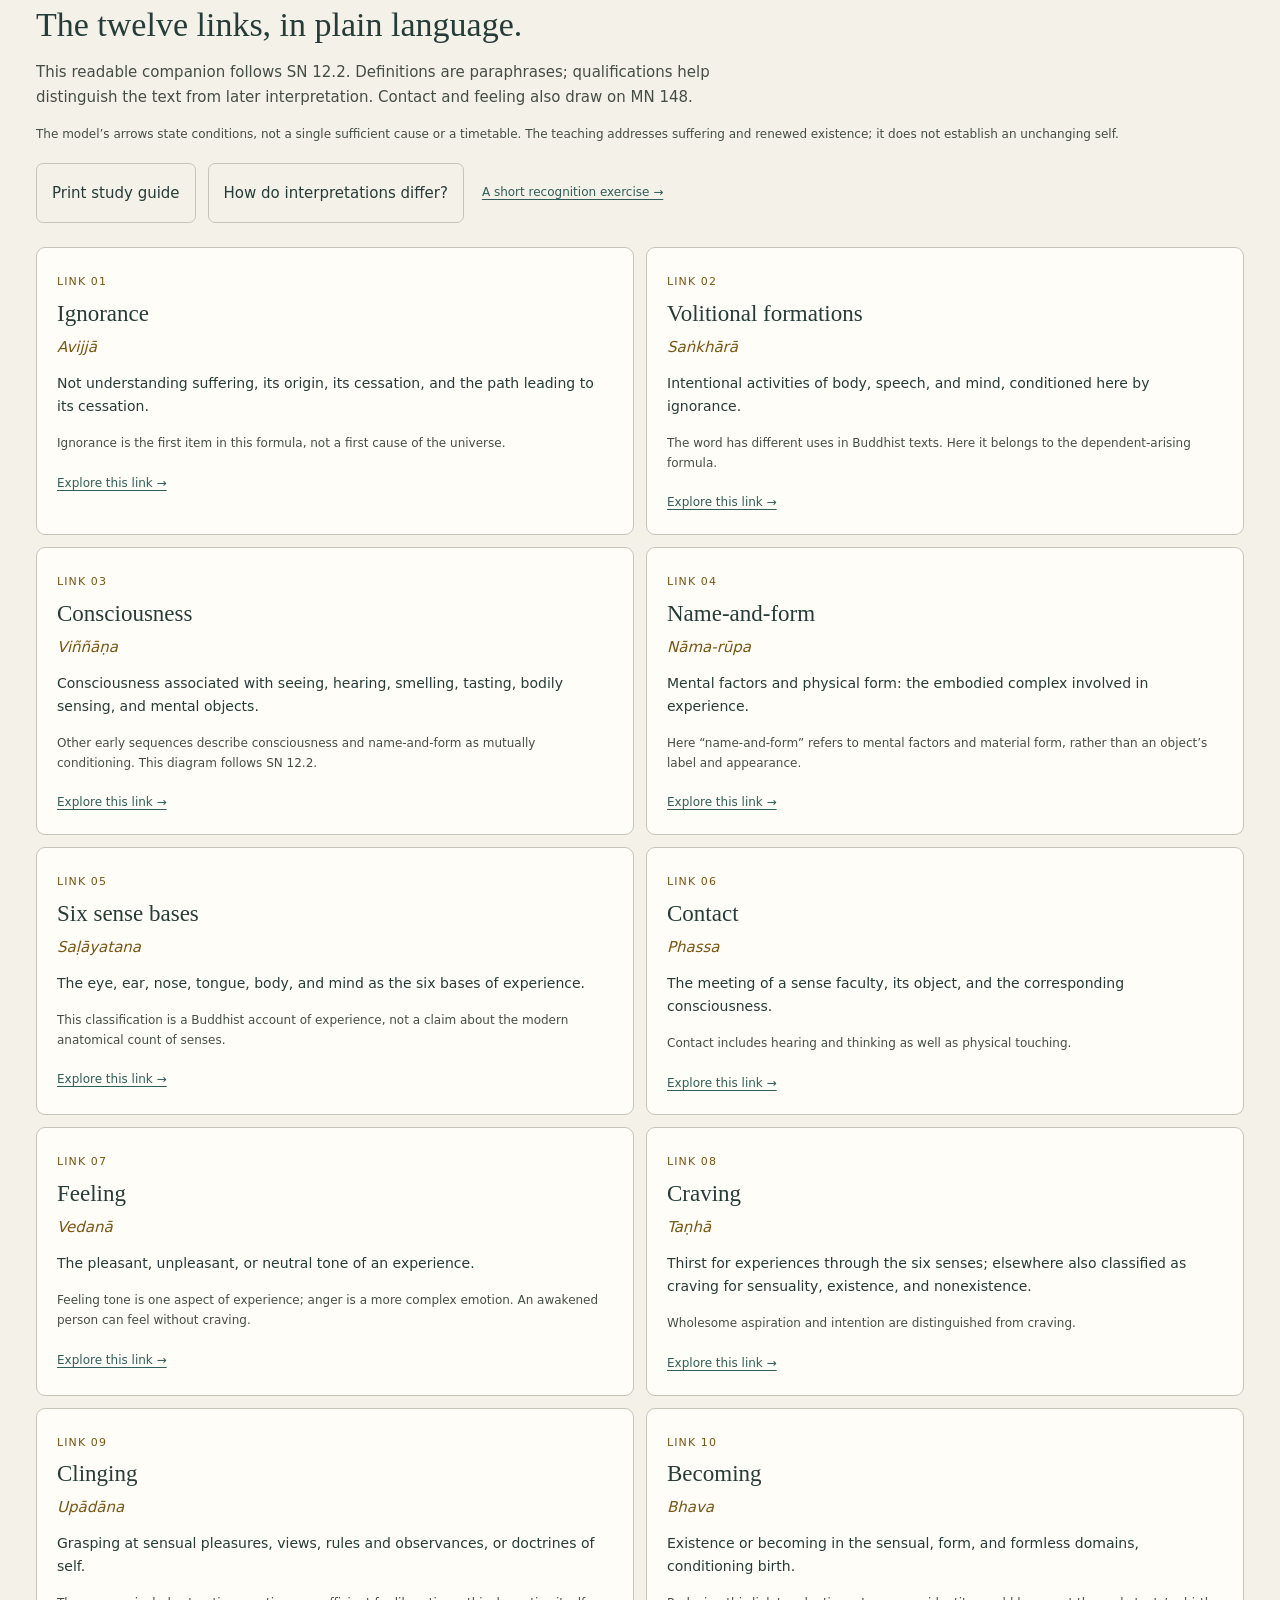
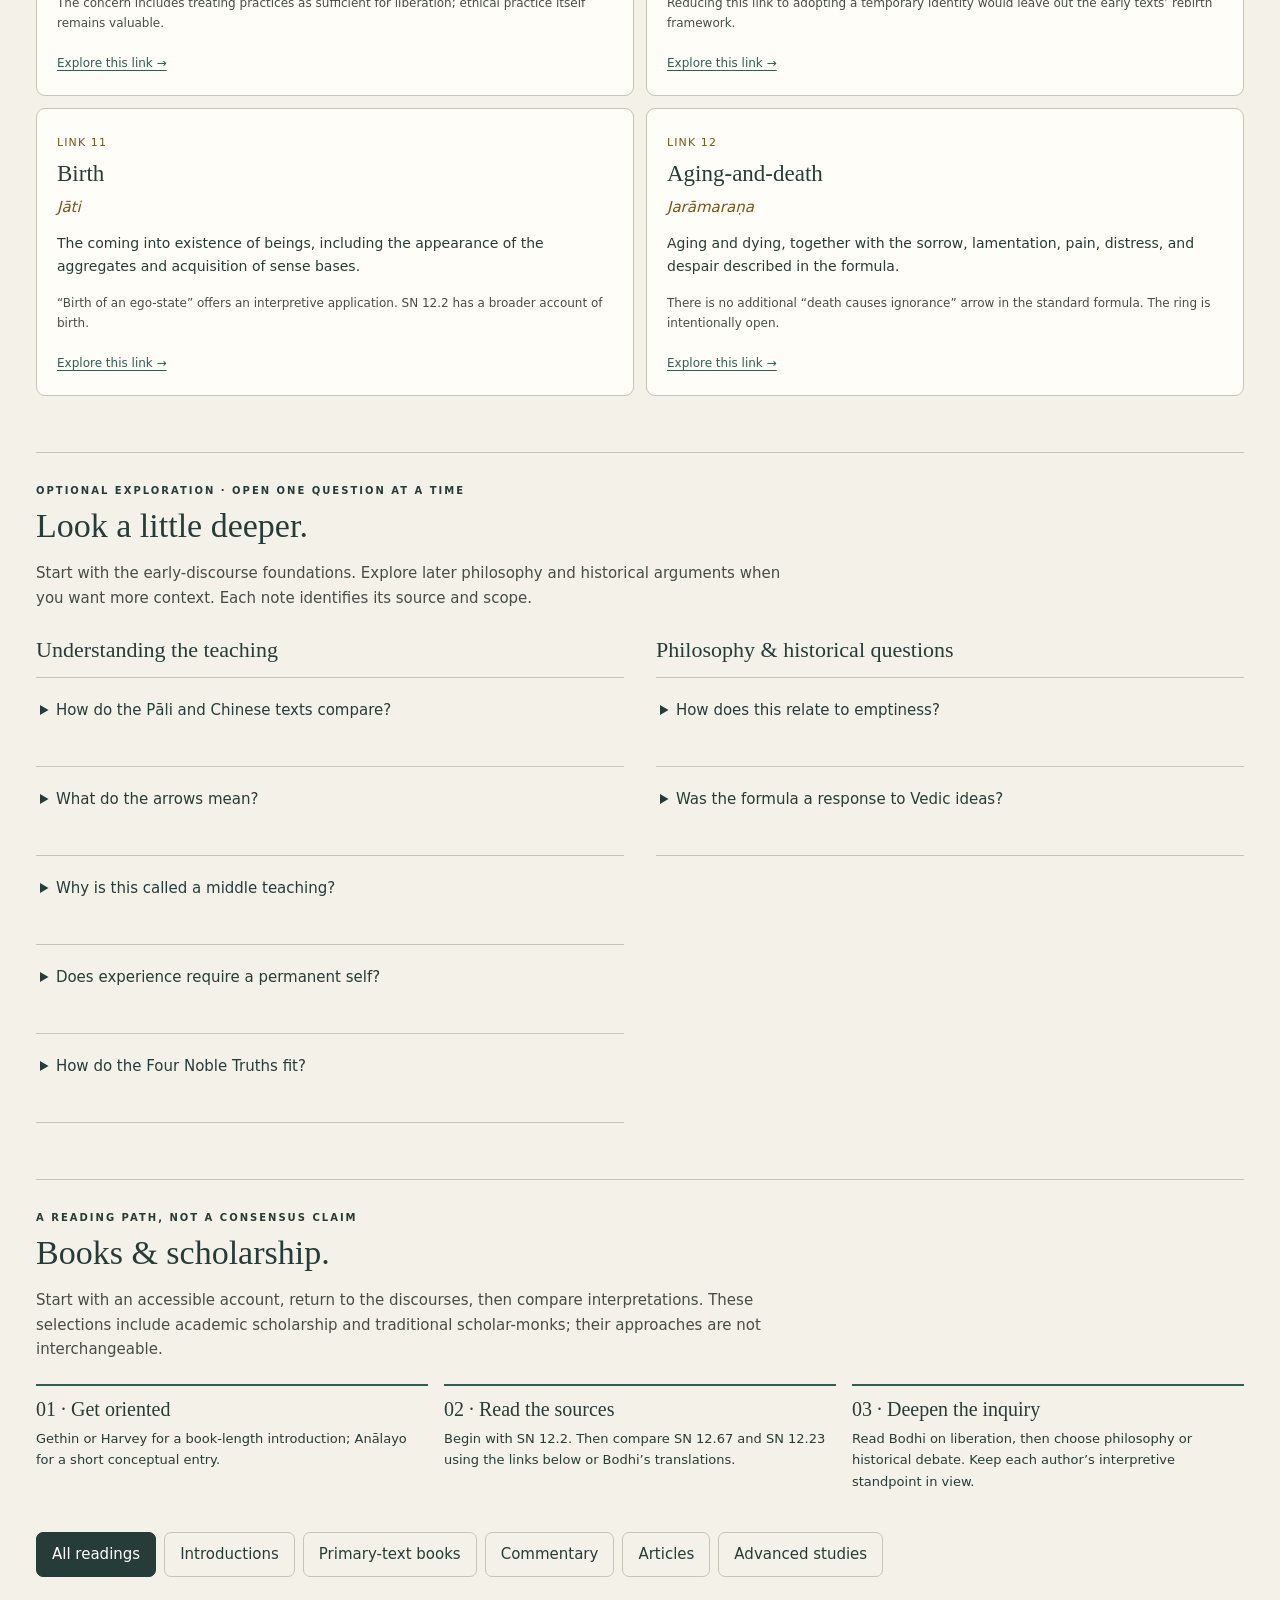
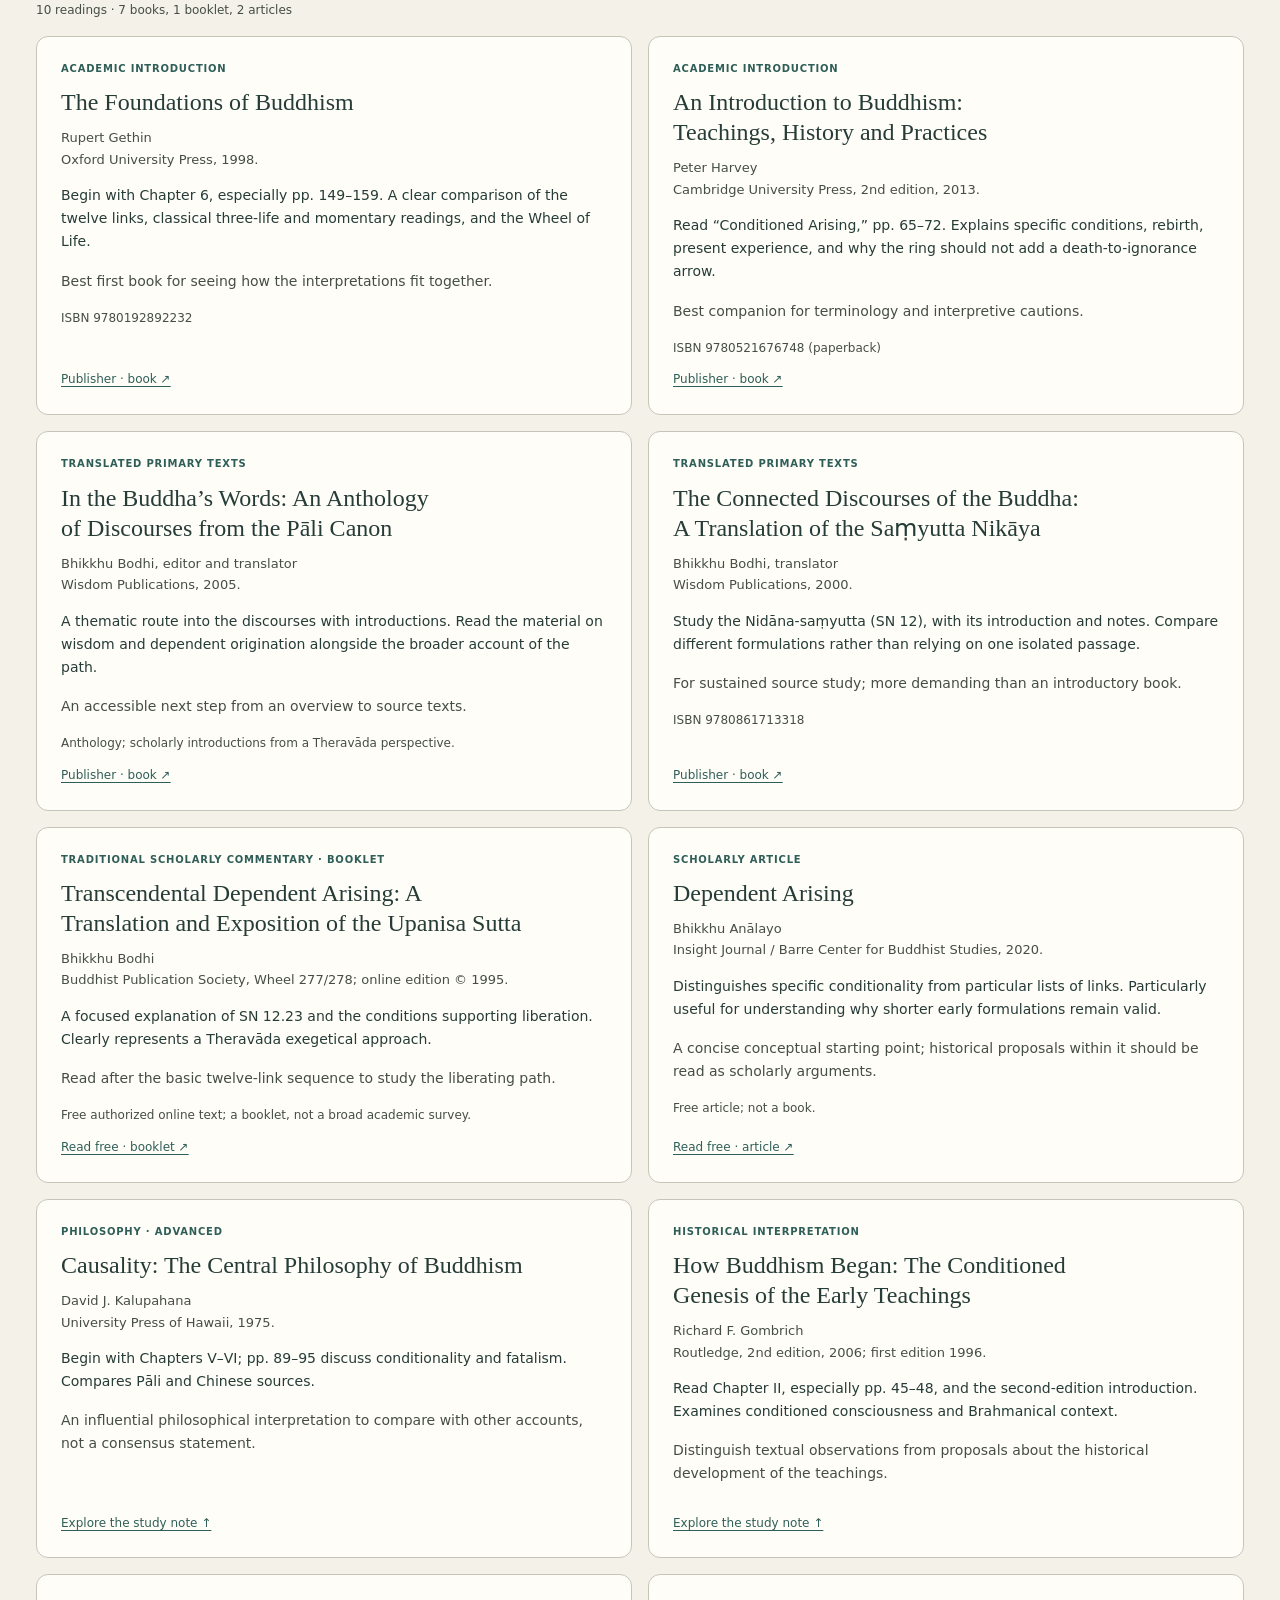
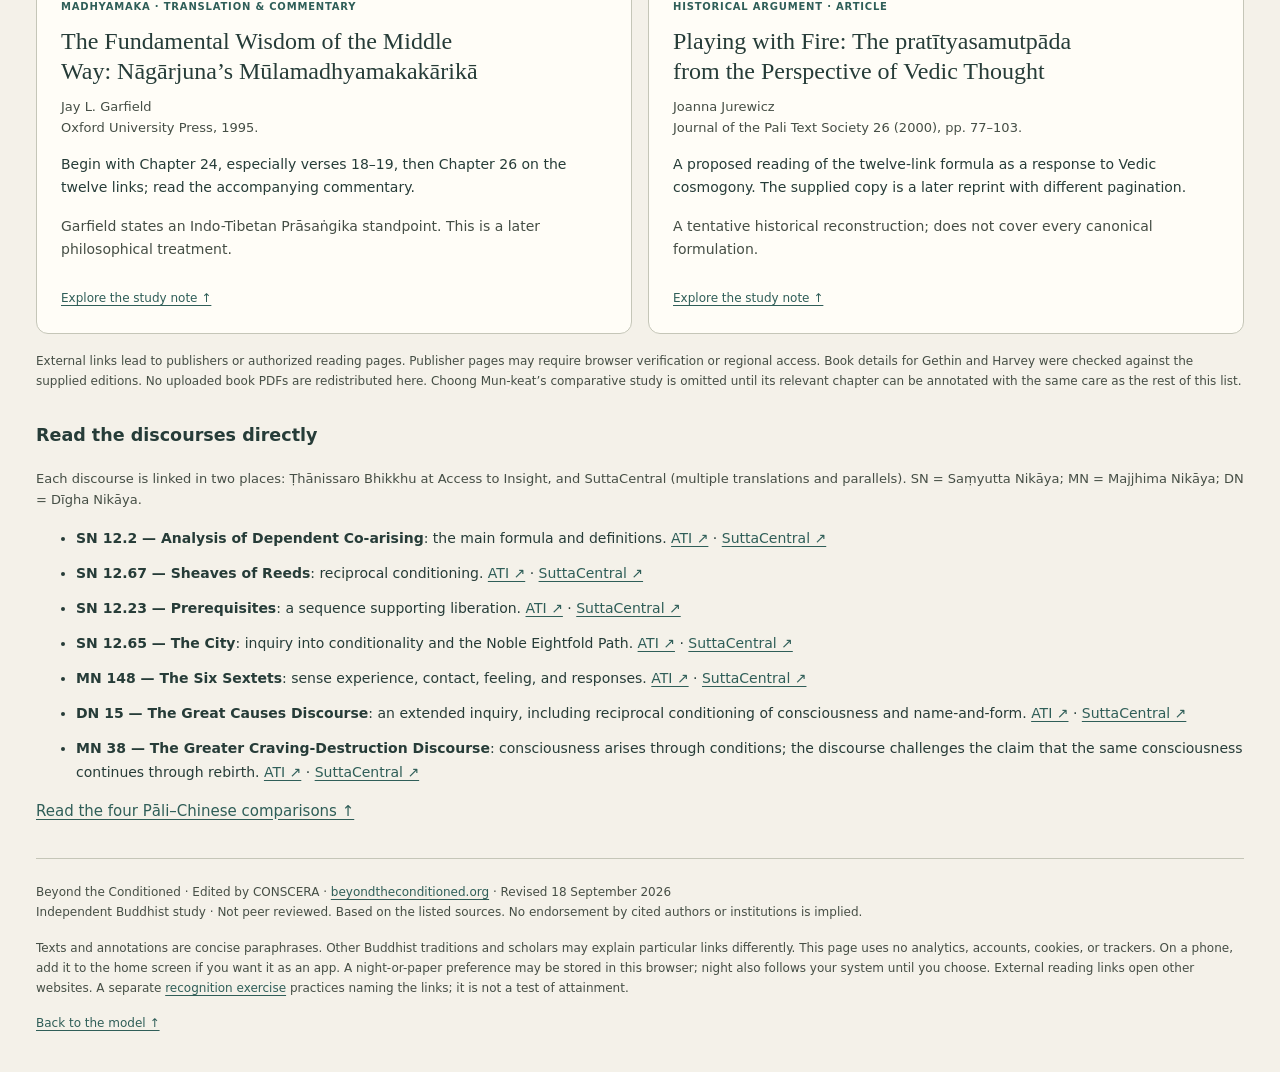
==== commit 7ee9b435: "Faster section jumps and 44px header links" ====
--- a/index.html
+++ b/index.html
@@ -12,6 +12,11 @@
 <link rel="icon" type="image/svg+xml" href="/favicon.svg">
 <link rel="icon" type="image/png" sizes="32x32" href="/favicon-32.png">
 <link rel="apple-touch-icon" href="/apple-touch-icon.png">
+<link rel="manifest" href="/manifest.json">
+<meta name="mobile-web-app-capable" content="yes">
+<meta name="apple-mobile-web-app-capable" content="yes">
+<meta name="apple-mobile-web-app-title" content="Beyond the Conditioned">
+<meta name="apple-mobile-web-app-status-bar-style" content="default">
 <meta property="og:title" content="Beyond the Conditioned — Dependent Arising">
 <meta property="og:description" content="An interactive study of the twelve links. Early discourses, a readable guide, and a scholarly reading list.">
 <meta property="og:type" content="website">
@@ -31,7 +36,7 @@
 </head>
 <body>
 <a class="skip-link" href="#main">Skip to study content</a>
-<header><div class="brand"><div class="emblem" aria-hidden="true"></div><div><div class="brand-name">Beyond the Conditioned</div><small>A STUDY OF DEPENDENT ARISING</small><div class="byline">Edited by CONSCERA</div></div></div><nav class="header-actions" aria-label="Study"><button class="small" id="sources">Sources</button><a class="header-reading" href="#further-reading">Reading list ↓</a><a class="header-reading" href="/practice/">Exercise →</a><button class="small" id="theme-toggle" type="button" aria-pressed="false" title="Paper is the default study palette. Switch to a night palette for low light.">Night</button><button class="small fullscreen" id="fullscreen">Full screen ↗</button></nav></header>
+<header><div class="brand"><div class="emblem" aria-hidden="true"></div><div><div class="brand-name">Beyond the Conditioned</div><small>A STUDY OF DEPENDENT ARISING</small><div class="byline">Edited by CONSCERA</div></div></div><nav class="header-actions" aria-label="Study"><button class="small" id="sources">Sources</button><a class="header-reading" href="#further-reading">Reading list ↓</a><a class="header-reading" href="/truths/">Four truths</a><a class="header-reading" href="/eightfold/">Eightfold path</a><a class="header-reading" href="/practice/">Exercise →</a><button class="small" id="theme-toggle" type="button" aria-pressed="false" title="Paper is the default study palette. Switch to a night palette for low light.">Night</button><button class="small fullscreen" id="fullscreen">Full screen ↗</button></nav></header>
 <nav class="toc-progress" id="toc-progress" aria-label="Place in this page">
 <p class="toc-copy"><strong id="toc-index">1 of 4</strong><span aria-hidden="true"> · </span><span id="toc-name">Explore the model</span></p>
 <ol class="toc-dots">
@@ -67,7 +72,7 @@
 <details class="study-topic" id="study-arrows"><summary>What do the arrows mean?</summary><div class="study-body"><p class="study-crumb">Study deeper · What the arrows mean</p><div class="eyebrow">Scholarly explanation of early discourses</div><p>Read each arrow as “with this as a condition.” The diagram selects relationships for study; several conditions may be involved, and the spacing carries no temporal measure.</p><p>Bodhi explains that the discourses include mutual support and other forms of conditionality. His introduction discusses variants that connect the factors differently. The relationships are more complex than a row of independent objects knocking one another over.</p><p>The open ring preserves the sequence in SN 12.2. Neighboring highlights guide your reading while leaving other conditioning relationships outside this view.</p><p>Kalupahana’s philosophical account distinguishes conditionality from fatalism: the conditions matter. It should be read as an attributed interpretation, not as a resolution of every debate about causation or free will.</p><p class="review-note">Bodhi, <em>Connected Discourses</em> (2000), vol. I, pp. 522–524; Kalupahana, <em>Causality</em> (1975), pp. 89–95. Compare <a href="https://www.accesstoinsight.org/tipitaka/sn/sn12/sn12.067.than.html" target="_blank" rel="noopener">SN 12.67 · ATI ↗</a> · <a href="https://suttacentral.net/sn12.67" target="_blank" rel="noopener">SuttaCentral ↗</a>.</p></div></details>
 <details class="study-topic" id="study-middle"><summary>Why is this called a middle teaching?</summary><div class="study-body"><p class="study-crumb">Study deeper · A middle teaching</p><div class="eyebrow">Early discourse · SN 12.15</div><p>SN 12.15 presents dependent arising between the extremes “everything exists” and “everything does not exist.” It directs attention to arising and cessation rather than attachment to a position about an enduring self.</p><p>Here, “middle” names an understanding of experience through its conditions, rather than a compromise between two opinions.</p><p>Cessation concerns the ending of the conditions sustaining suffering, rather than the destruction of a permanent self.</p><p class="review-note"><a href="https://www.accesstoinsight.org/tipitaka/sn/sn12/sn12.015.than.html" target="_blank" rel="noopener">Read SN 12.15 · ATI ↗</a> · <a href="https://suttacentral.net/sn12.15" target="_blank" rel="noopener">SuttaCentral ↗</a> · Bodhi, <em>Connected Discourses</em>, vol. I, pp. 544–545; introduction, pp. 522–524. This is an introductory paraphrase, not an exhaustive interpretation.</p></div></details>
 <details class="study-topic" id="study-self"><summary>Does experience require a permanent self?</summary><div class="study-body"><p class="study-crumb">Study deeper · Self and conditions</p><div class="eyebrow">Early discourse · SN 12.12</div><p>In SN 12.12, questions such as “Who feels?” are redirected toward the conditions for feeling. The inquiry proceeds through conditions, without positing an unchanging owner behind the process.</p><div class="relation"><div class="eyebrow">A change in the question</div><p>From “Who is the permanent experiencer?” to “With what condition does feeling arise?”</p></div><p>The discourse identifies contact as the condition for feeling. Pain remains real, and conduct and care matter. The inquiry examines experience without assuming an enduring substance that owns it.</p><p class="review-note"><a href="https://www.accesstoinsight.org/tipitaka/sn/sn12/sn12.012.than.html" target="_blank" rel="noopener">Read SN 12.12 · ATI ↗</a> · <a href="https://suttacentral.net/sn12.12" target="_blank" rel="noopener">SuttaCentral ↗</a> · Bodhi, <em>Connected Discourses</em>, vol. I, pp. 541–542, and introduction, p. 524. The question shift above is an explanatory paraphrase.</p></div></details>
-<details class="study-topic" id="study-truths"><summary>How do the Four Noble Truths fit?</summary><div class="study-body"><p class="study-crumb">Study deeper · Four Noble Truths</p><div class="eyebrow">Early-discourse framework · scholarly explanation</div><p>Bodhi connects the arising and cessation sequences with the second and third noble truths. The wider framework explains the purpose of studying these conditions.</p><dl class="truth-list"><dt>1 · Suffering</dt><dd>What is to be understood.</dd><dt>2 · Its origin</dt><dd>The sustaining conditions investigated in the arising sequence.</dd><dt>3 · Its cessation</dt><dd>The ending of suffering through the ending of its sustaining conditions.</dd><dt>4 · The path</dt><dd>The practice cultivated toward cessation: the Noble Eightfold Path.</dd></dl><p>The Upanisā sequence describes conditions supporting liberation. It complements the Eightfold Path while retaining its own name and distinct list of factors.</p><div class="study-actions"><button class="small" data-study-mode="arising">Explore arising ↑</button><button class="small" data-study-mode="cessation">Explore cessation ↑</button><button class="small" id="deeper-path">Explore supporting conditions</button></div><p class="review-note">Bodhi, <em>Connected Discourses</em>, vol. I, pp. 522–524; SN 12.43. For the Eightfold Path, <a href="https://www.accesstoinsight.org/tipitaka/sn/sn12/sn12.065.than.html" target="_blank" rel="noopener">SN 12.65 · ATI ↗</a> · <a href="https://suttacentral.net/sn12.65" target="_blank" rel="noopener">SuttaCentral ↗</a>; for the companion sequence, SN 12.23.</p></div></details>
+<details class="study-topic" id="study-truths"><summary>How do the Four Noble Truths fit?</summary><div class="study-body"><p class="study-crumb">Study deeper · Four Noble Truths</p><div class="eyebrow">Early-discourse framework · scholarly explanation</div><p>Bodhi connects the arising and cessation sequences with the second and third noble truths. The wider framework explains the purpose of studying these conditions.</p><dl class="truth-list"><dt>1 · Suffering</dt><dd>What is to be understood.</dd><dt>2 · Its origin</dt><dd>The sustaining conditions investigated in the arising sequence.</dd><dt>3 · Its cessation</dt><dd>The ending of suffering through the ending of its sustaining conditions.</dd><dt>4 · The path</dt><dd>The practice cultivated toward cessation: the Noble Eightfold Path.</dd></dl><p>The Upanisā sequence describes conditions supporting liberation. It complements the Eightfold Path while retaining its own name and distinct list of factors.</p><p><a href="/truths/">Read the four tasks →</a> <a href="/eightfold/">Read the eight factors →</a> <a href="/truths/#how-they-fit">How the three fit →</a></p><div class="study-actions"><button class="small" data-study-mode="arising">Explore arising ↑</button><button class="small" data-study-mode="cessation">Explore cessation ↑</button><button class="small" id="deeper-path">Explore supporting conditions</button></div><p class="review-note">Bodhi, <em>Connected Discourses</em>, vol. I, pp. 522–524; SN 12.43. For the Eightfold Path, <a href="https://www.accesstoinsight.org/tipitaka/sn/sn12/sn12.065.than.html" target="_blank" rel="noopener">SN 12.65 · ATI ↗</a> · <a href="https://suttacentral.net/sn12.65" target="_blank" rel="noopener">SuttaCentral ↗</a>; for the companion sequence, SN 12.23.</p></div></details>
 </div><div class="study-group"><h3>Philosophy & historical questions</h3>
 <details class="study-topic" id="study-emptiness"><summary>How does this relate to emptiness?</summary><div class="study-body"><p class="study-crumb">Study deeper · Emptiness</p><div class="eyebrow">Madhyamaka · Nāgārjuna through Garfield</div><p>In <em>Mūlamadhyamakakārikā</em> 24.18–19, Nāgārjuna connects dependent arising, emptiness, and dependent designation. In Garfield’s interpretation, things exist conventionally and function through dependence, without an independent, intrinsic nature.</p><p>Dependence makes change and practice intelligible. If suffering possessed a fixed, independent nature, its cessation would be impossible. Emptiness names this absence of intrinsic nature, not a hidden substance or permanent foundation beneath appearances.</p><p>Chapter 26 returns explicitly to the twelve links and liberation. This is a later Madhyamaka philosophical treatment, not a substitute for the wording of SN 12.2.</p><p class="review-note">Jay L. Garfield, <em>The Fundamental Wisdom of the Middle Way</em> (1995), Chapter 24, especially verses 18–19 and their commentary; Chapter 26. Garfield’s preface identifies his Indo-Tibetan Prāsaṅgika interpretive standpoint. Other readings exist.</p><a href="#book-garfield">Find this book in the reading list ↓</a></div></details>
 <details class="study-topic" id="study-history"><summary>Was the formula a response to Vedic ideas?</summary><div class="study-body"><p class="study-crumb">Study deeper · Historical questions</p><div class="eyebrow">Historical reconstruction · scholarly argument</div><p>Joanna Jurewicz proposes that the twelve-link formula reworks Vedic accounts of creation while rejecting their assumption of an underlying self. Her paper compares the sequence and its terminology with earlier Vedic material.</p><p>She offers a tentative reconstruction with a limited scope: some canonical formulations fall outside her treatment. Read it as a historical argument, distinct from an established definition or the Buddha’s own recorded explanation.</p><p>Richard Gombrich endorses her proposal in his second-edition introduction. This is an endorsement of her argument, rather than independent confirmation. His Chapter II also discusses conditioned consciousness and the teachings’ Brahmanical context.</p><h4>Read with two questions</h4><p>What evidence supports the historical connection? What remains an inference about the teaching’s original setting?</p><p class="review-note">Jurewicz, “Playing with Fire,” <em>Journal of the Pali Text Society</em> 26 (2000), pp. 77–103. Gombrich, <em>How Buddhism Began</em>, 2nd edition, introduction and Chapter II.</p><a href="#book-jurewicz">Find these readings below ↓</a></div></details>
@@ -82,10 +87,11 @@
 <li><strong>DN 15 — The Great Causes Discourse</strong>: an extended inquiry, including reciprocal conditioning of consciousness and name-and-form. <a href="https://www.accesstoinsight.org/tipitaka/dn/dn.15.0.than.html" target="_blank" rel="noopener">ATI ↗</a> · <a href="https://suttacentral.net/dn15" target="_blank" rel="noopener">SuttaCentral ↗</a></li>
 <li><strong>MN 38 — The Greater Craving-Destruction Discourse</strong>: consciousness arises through conditions; the discourse challenges the claim that the same consciousness continues through rebirth. <a href="https://www.accesstoinsight.org/tipitaka/mn/mn.038.than.html" target="_blank" rel="noopener">ATI ↗</a> · <a href="https://suttacentral.net/mn38" target="_blank" rel="noopener">SuttaCentral ↗</a></li>
 </ul><p><a href="#study-parallels" data-study="study-parallels">Read the four Pāli–Chinese comparisons ↑</a></p></div>
-</section><footer class="site-footer"><p>Beyond the Conditioned · Edited by CONSCERA · <a href="https://beyondtheconditioned.org/">beyondtheconditioned.org</a> · Revised 18 September 2026<br>Independent Buddhist study · Not peer reviewed. Based on the listed sources. No endorsement by cited authors or institutions is implied.</p><p>Texts and annotations are concise paraphrases. Other Buddhist traditions and scholars may explain particular links differently. This page uses no analytics, accounts, cookies, or trackers. A night-or-paper preference may be stored in this browser; night also follows your system until you choose. External reading links open other websites. A separate <a href="/practice/">recognition exercise</a> practices naming the links; it is not a test of attainment.</p><a href="#main">Back to the model ↑</a></footer>
+</section><footer class="site-footer"><p>Beyond the Conditioned · Edited by CONSCERA · <a href="https://beyondtheconditioned.org/">beyondtheconditioned.org</a> · Revised 18 September 2026<br>Independent Buddhist study · Not peer reviewed. Based on the listed sources. No endorsement by cited authors or institutions is implied.</p><p>Texts and annotations are concise paraphrases. Other Buddhist traditions and scholars may explain particular links differently. This page uses no analytics, accounts, cookies, or trackers. On a phone, add it to the home screen if you want it as an app. A night-or-paper preference may be stored in this browser; night also follows your system until you choose. External reading links open other websites. A separate <a href="/practice/">recognition exercise</a> practices naming the links; it is not a test of attainment.</p><a href="#main">Back to the model ↑</a></footer>
 </main>
 <dialog id="modal" aria-labelledby="modal-title"><div class="modalhead"><div><p class="eyebrow" id="modal-crumb" hidden></p><h2 id="modal-title"></h2></div><button id="close-modal" aria-label="Close dialog">✕</button></div><div class="modalbody" id="modal-body"></div></dialog>
 <noscript><div class="noscript">Enable JavaScript to explore this presentation. The standard sequence is: ignorance → volitional formations → consciousness → name-and-form → six sense bases → contact → feeling → craving → clinging → becoming → birth → aging-and-death. SN 12.2 also presents the cessation of this sequence.</div></noscript>
 <script src="/init.js"></script>
+<script src="/pwa-register.js"></script>
 </body>
 </html>
--- a/styles.css
+++ b/styles.css
@@ -69,8 +69,8 @@
   --theme-color:#121916;
   color-scheme:dark;
 }
-html{scroll-behavior:smooth;scroll-padding-top:64px;background:var(--paper);color:var(--ink);touch-action:manipulation}
-body{margin:0;background:var(--paper);color:var(--ink);text-wrap:pretty}
+html{scroll-behavior:auto;scroll-padding-top:64px;background:var(--paper);color:var(--ink);touch-action:manipulation}
+body{margin:0;background:var(--paper);color:var(--ink)}
 h1,h2,h3,h4{text-wrap:balance}
 @media (hover: hover) and (pointer: fine){
   button:hover{background:var(--btn-hover)}
@@ -230,6 +230,243 @@
   html{scroll-behavior:auto}
 }
 
+/* Four Noble Truths — same house, a warmer room. Night palette is unchanged. */
+[data-room="truths"][data-theme="light"],
+[data-room="truths"]:not([data-theme="dark"]){
+  --paper:#f3ead6;
+  --white:#fff8ec;
+  --line:#d4c4ab;
+  --wash:#efe3cc;
+  --goldwash:#ead9b4;
+  --bar:#efe6d4;
+  --btn-hover:#e7d9c2;
+  --theme-color:#f3ead6;
+}
+.truths-page{max-width:46rem}
+.truths-page h1{
+  font:normal clamp(32px,5vw,46px)/1.15 Georgia,serif;
+  margin:8px 0 0;
+}
+.truths-page h1:after{
+  content:"";
+  display:block;
+  width:72px;
+  height:1px;
+  margin:18px 0 0;
+  background:var(--gold);
+}
+.truths-tasks{
+  display:flex;
+  flex-wrap:wrap;
+  gap:8px 18px;
+  margin:18px 0 22px;
+  color:var(--gold);
+  font:15px/1.4 Georgia,serif;
+}
+.truths-tasks span{white-space:nowrap}
+.truths-tasks span+span:before{
+  content:"·";
+  margin-right:18px;
+  color:var(--line);
+}
+.truths-page .truth-item summary{
+  display:flex;
+  align-items:baseline;
+  gap:14px;
+  font:normal 22px/1.35 Georgia,serif;
+  padding:18px 0;
+  min-height:52px;
+}
+.truths-page .truth-no{
+  font-size:13px;
+  letter-spacing:.08em;
+  color:var(--gold);
+  font-family:system-ui,sans-serif;
+}
+.truths-page .further-reading{
+  margin-top:42px;
+  padding-top:8px;
+}
+.truths-page .further-reading h2{
+  font:normal 30px/1.2 Georgia,serif;
+  margin:0 0 12px;
+}
+.truths-page .reading-item{padding:16px 0}
+.truths-page .reading-item+.reading-item{border-top:1px solid var(--line)}
+.truths-page .reading-item h3{
+  font:normal 21px/1.35 Georgia,serif;
+  margin:0 0 6px;
+}
+.truths-page .reading-meta{font-size:13px;color:var(--muted);margin:0 0 8px}
+@media(max-width:480px){
+  .truths-page .truth-item summary{font-size:19px}
+}
+@media print{
+  .truths-page .truth-item,.truths-page .reading-item{break-inside:avoid}
+}
+
+/* Noble Eightfold Path — sage room, beside the warmer truths page. */
+[data-room="path"][data-theme="light"],
+[data-room="path"]:not([data-theme="dark"]){
+  --paper:#e7efe9;
+  --white:#f7fbf8;
+  --line:#c3d4cb;
+  --wash:#dce8e2;
+  --goldwash:#e3ead6;
+  --bar:#e1eee6;
+  --btn-hover:#d5e3da;
+  --theme-color:#e7efe9;
+}
+.path-page{max-width:46rem}
+.path-page h1{
+  font:normal clamp(32px,5vw,46px)/1.15 Georgia,serif;
+  margin:8px 0 0;
+}
+.path-page h1:after{
+  content:"";
+  display:block;
+  width:72px;
+  height:1px;
+  margin:18px 0 0;
+  background:var(--sage);
+}
+.path-groups{
+  display:flex;
+  flex-wrap:wrap;
+  gap:8px 18px;
+  margin:18px 0 22px;
+  color:var(--sage);
+  font:15px/1.4 Georgia,serif;
+}
+.path-groups span{white-space:nowrap}
+.path-groups span+span:before{
+  content:"·";
+  margin-right:18px;
+  color:var(--line);
+}
+.group-nav{display:flex;flex-wrap:wrap;gap:8px 22px;margin:8px 0 18px}
+.group-nav a{font-size:14px;padding:8px 0}
+.path-tools{display:flex;flex-wrap:wrap;gap:8px;margin:0 0 18px}
+.path-tools button{font-size:13px;min-height:44px}
+.path-group{margin-top:28px}
+.path-group h2{font:normal 27px/1.25 Georgia,serif;margin:0 0 6px}
+.group-lead{color:var(--muted);font-size:15px}
+.path-page .path-factor summary{
+  display:flex;
+  align-items:baseline;
+  gap:14px;
+  font:normal 22px/1.35 Georgia,serif;
+  padding:16px 0;
+  min-height:52px;
+}
+.path-practice{
+  border-left:2px solid var(--sage);
+  padding:4px 0 4px 16px;
+  margin:16px 0;
+}
+.path-practice p:last-child{margin-bottom:0}
+.factor-source{font-size:13px}
+.path-reflection{margin-top:36px}
+.path-reflection ol{padding-left:22px}
+.path-reflection li{margin-bottom:12px}
+.path-context{
+  border-left:2px solid var(--sage);
+  background:var(--wash);
+  padding:16px 18px;
+  margin:20px 0;
+}
+.path-context p:last-child{margin-bottom:0}
+@media(max-width:480px){
+  .path-page .path-factor summary{font-size:19px}
+}
+@media print{
+  .path-tools,.group-nav{display:none!important}
+  .path-factor,.path-practice{break-inside:avoid}
+}
+
+.fit-map{margin:6px 0 28px}
+.fit-map .eyebrow{margin:0 0 10px}
+.fit-map ol{
+  list-style:none;
+  margin:0;
+  padding:0;
+  position:relative;
+  border-top:1px solid var(--line);
+}
+.fit-map ol:before{
+  content:"";
+  position:absolute;
+  left:6px;
+  top:28px;
+  bottom:28px;
+  width:1px;
+  background:var(--line);
+}
+.fit-map li{position:relative;border-bottom:1px solid var(--line)}
+.fit-map li:before{
+  content:"";
+  position:absolute;
+  left:3px;
+  top:22px;
+  width:7px;
+  height:7px;
+  border-radius:50%;
+  border:1px solid var(--gold);
+  background:var(--paper);
+  z-index:1;
+}
+.fit-map .is-here:before{background:var(--gold);border-color:var(--gold)}
+[data-room="path"] .fit-map li:before{border-color:var(--sage)}
+[data-room="path"] .fit-map .is-here:before{background:var(--sage);border-color:var(--sage)}
+.fit-row{
+  display:grid;
+  grid-template-columns:8.5rem 1fr;
+  column-gap:16px;
+  row-gap:2px;
+  align-items:baseline;
+  padding:14px 4px 14px 22px;
+  min-height:52px;
+  text-decoration:none;
+  color:inherit;
+}
+a.fit-row:hover .fit-name{color:var(--sage)}
+.fit-role{
+  grid-column:1;
+  grid-row:1 / span 2;
+  align-self:center;
+  font-size:11px;
+  letter-spacing:.08em;
+  text-transform:uppercase;
+  color:var(--muted);
+}
+.fit-name{font:20px/1.25 Georgia,serif;color:var(--ink)}
+.fit-does{font-size:14px;color:var(--muted)}
+.fit-map .is-here{background:var(--wash)}
+.fit-map .is-here .fit-name{color:var(--gold)}
+[data-room="path"] .fit-map .is-here .fit-name{color:var(--sage)}
+.fit-note{margin:12px 0 0;font-size:13px;color:var(--muted);max-width:62ch}
+@media(max-width:480px){
+  .fit-row{grid-template-columns:1fr;padding-left:22px}
+  .fit-role{grid-row:auto;margin-bottom:2px}
+}
+@media print{
+  .fit-map{break-inside:avoid}
+  .fit-map a{color:#222}
+}
+
+/* Header links stay 44px. The 480px rule was shrinking them to ~26px. */
+.header-reading{
+  display:inline-flex;
+  align-items:center;
+  min-height:44px;
+  padding:8px 6px;
+}
+summary{touch-action:manipulation}
+@media(max-width:480px){
+  .header-actions{flex-wrap:wrap;row-gap:0}
+  .header-reading{font-size:13px;min-height:44px;padding:8px 6px}
+}
+
 /* Recognition exercise — companion page, same study palette. */
 .practice-page{max-width:44rem}
 .practice-kicker{font-size:13px;color:var(--muted);margin:0 0 14px}
